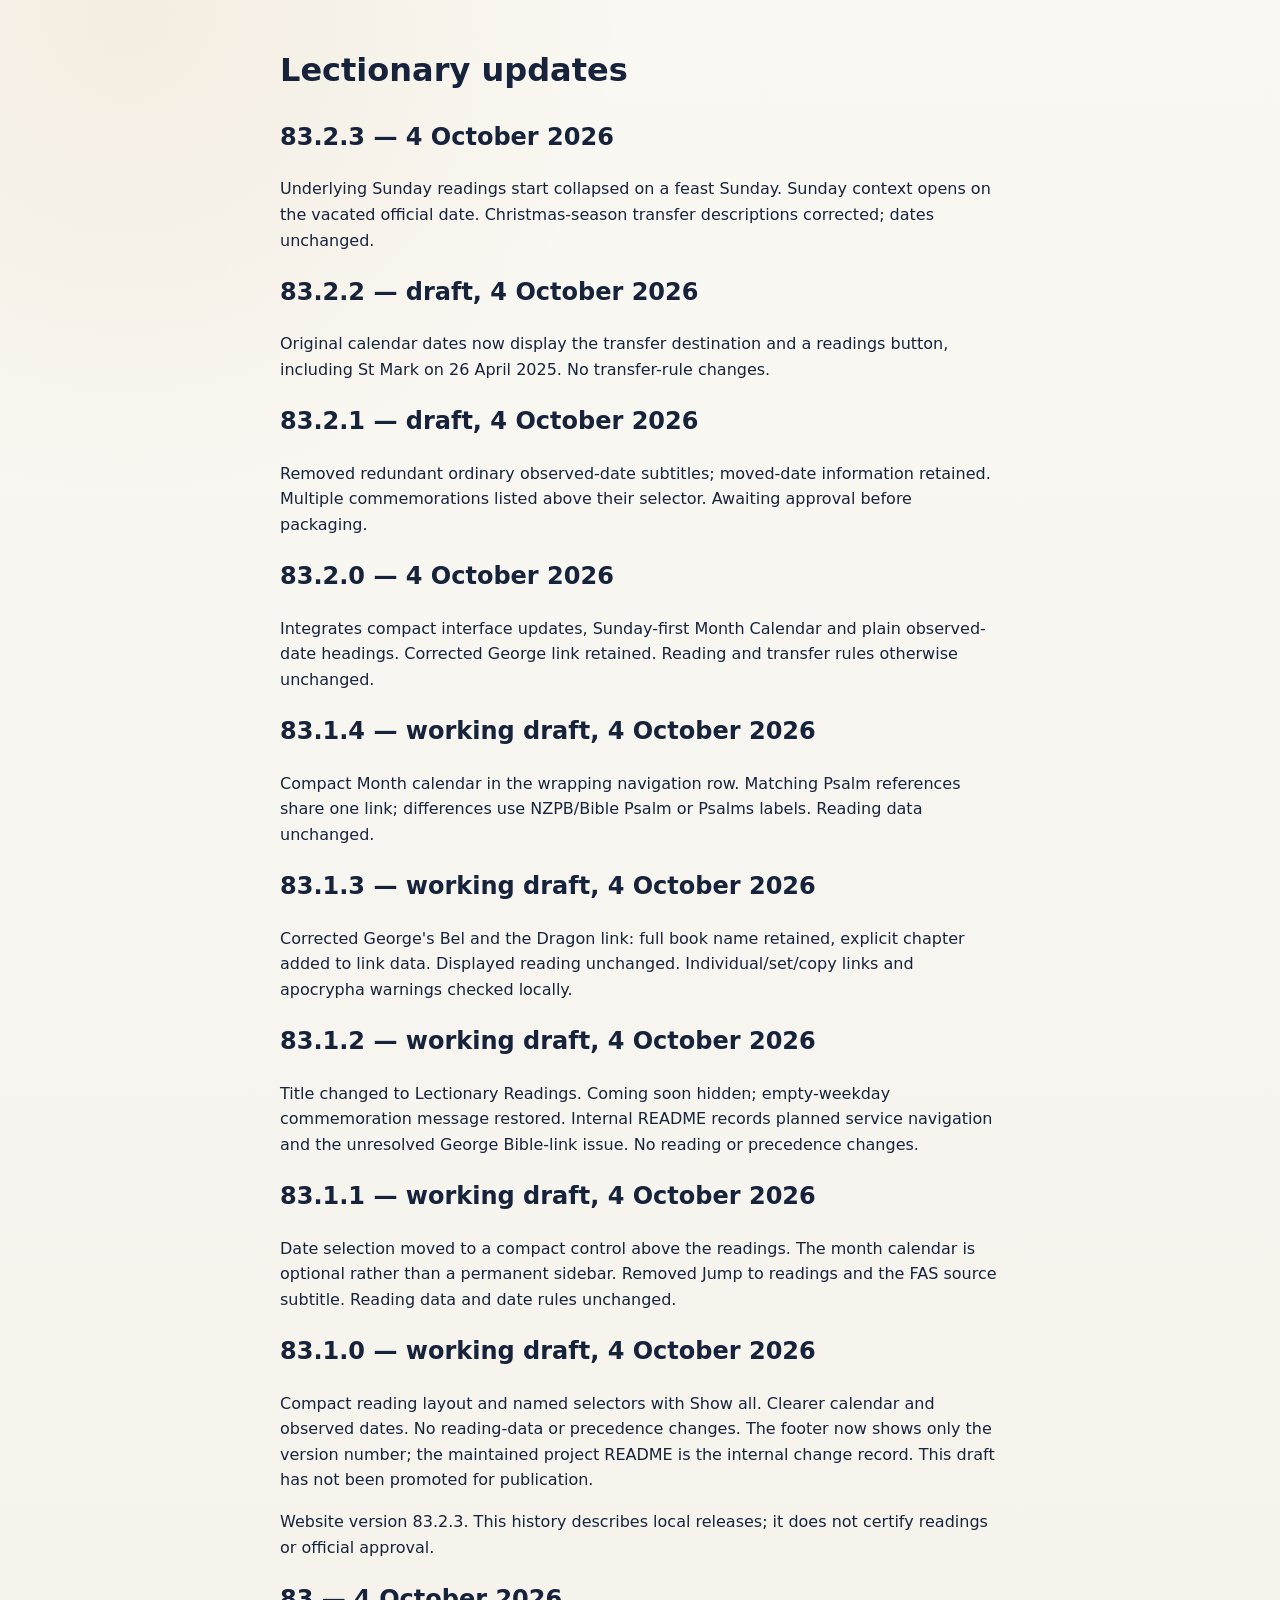
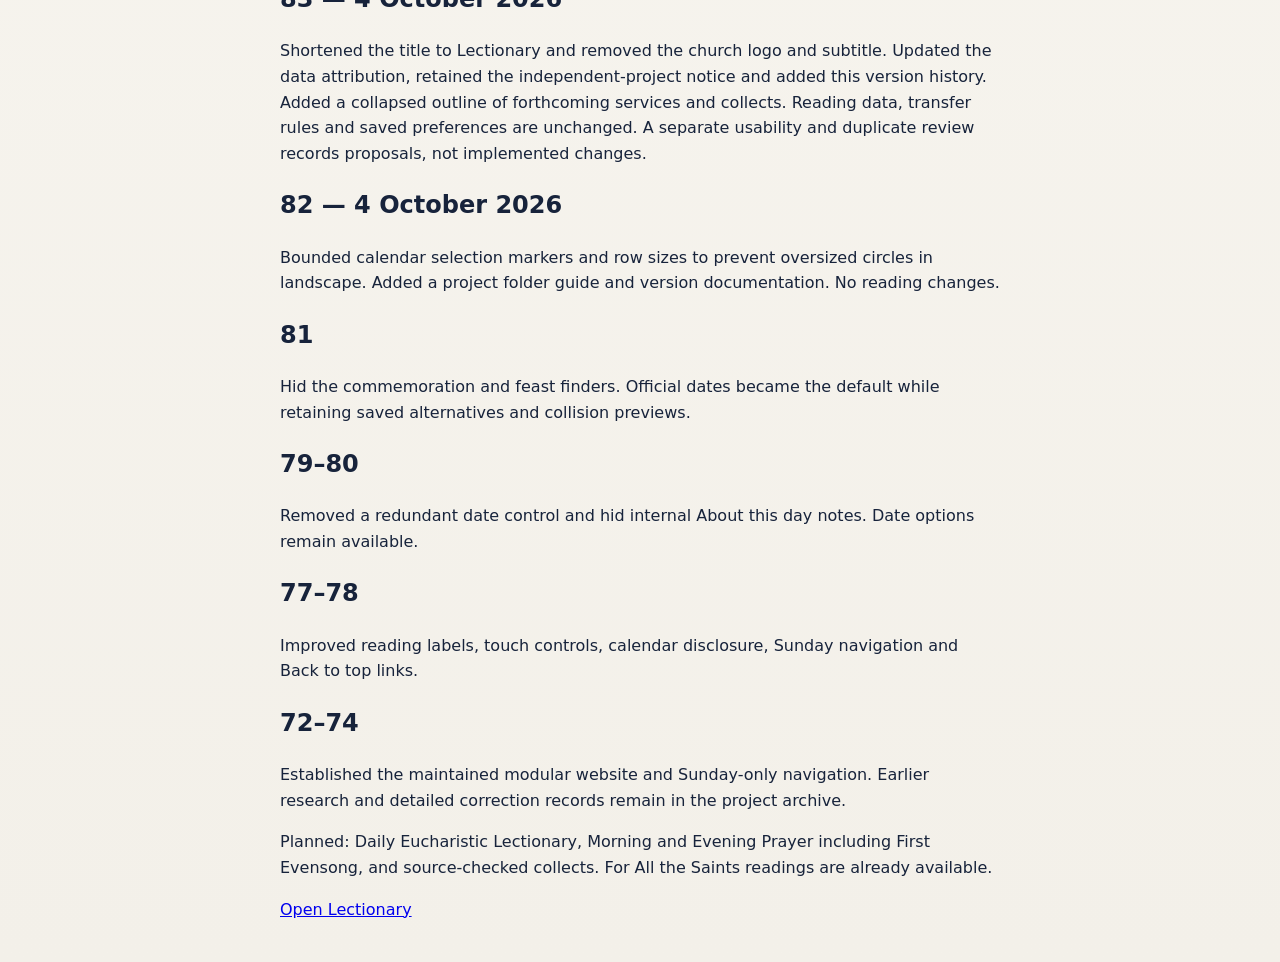
==== changes.html @ 03b2bc01 "v83.2.3 minor improvements and corrections see read me file for changes from v83.0.0" ====
<!doctype html>
<html lang="en-NZ">
<head><meta charset="utf-8"><meta name="viewport" content="width=device-width, initial-scale=1"><title>Lectionary — updates</title><link rel="stylesheet" href="styles.css?v=83.2.3"></head>
<body><main class="change-history">
<h1>Lectionary updates</h1>
<h2>83.2.3 — 4 October 2026</h2>
<p>Underlying Sunday readings start collapsed on a feast Sunday. Sunday context opens on the vacated official date. Christmas-season transfer descriptions corrected; dates unchanged.</p>
<h2>83.2.2 — draft, 4 October 2026</h2>
<p>Original calendar dates now display the transfer destination and a readings button, including St Mark on 26 April 2025. No transfer-rule changes.</p>
<h2>83.2.1 — draft, 4 October 2026</h2>
<p>Removed redundant ordinary observed-date subtitles; moved-date information retained. Multiple commemorations listed above their selector. Awaiting approval before packaging.</p>
<h2>83.2.0 — 4 October 2026</h2>
<p>Integrates compact interface updates, Sunday-first Month Calendar and plain observed-date headings. Corrected George link retained. Reading and transfer rules otherwise unchanged.</p>
<h2>83.1.4 — working draft, 4 October 2026</h2>
<p>Compact Month calendar in the wrapping navigation row. Matching Psalm references share one link; differences use NZPB/Bible Psalm or Psalms labels. Reading data unchanged.</p>
<h2>83.1.3 — working draft, 4 October 2026</h2>
<p>Corrected George's Bel and the Dragon link: full book name retained, explicit chapter added to link data. Displayed reading unchanged. Individual/set/copy links and apocrypha warnings checked locally.</p>
<h2>83.1.2 — working draft, 4 October 2026</h2>
<p>Title changed to Lectionary Readings. Coming soon hidden; empty-weekday commemoration message restored. Internal README records planned service navigation and the unresolved George Bible-link issue. No reading or precedence changes.</p>
<h2>83.1.1 — working draft, 4 October 2026</h2>
<p>Date selection moved to a compact control above the readings. The month calendar is optional rather than a permanent sidebar. Removed Jump to readings and the FAS source subtitle. Reading data and date rules unchanged.</p>
<h2>83.1.0 — working draft, 4 October 2026</h2>
<p>Compact reading layout and named selectors with Show all. Clearer calendar and observed dates. No reading-data or precedence changes. The footer now shows only the version number; the maintained project README is the internal change record. This draft has not been promoted for publication.</p>
<p>Website version 83.2.3. This history describes local releases; it does not certify readings or official approval.</p>
<h2>83 — 4 October 2026</h2>
<p>Shortened the title to Lectionary and removed the church logo and subtitle. Updated the data attribution, retained the independent-project notice and added this version history. Added a collapsed outline of forthcoming services and collects. Reading data, transfer rules and saved preferences are unchanged. A separate usability and duplicate review records proposals, not implemented changes.</p>
<h2>82 — 4 October 2026</h2>
<p>Bounded calendar selection markers and row sizes to prevent oversized circles in landscape. Added a project folder guide and version documentation. No reading changes.</p>
<h2>81</h2><p>Hid the commemoration and feast finders. Official dates became the default while retaining saved alternatives and collision previews.</p>
<h2>79–80</h2><p>Removed a redundant date control and hid internal About this day notes. Date options remain available.</p>
<h2>77–78</h2><p>Improved reading labels, touch controls, calendar disclosure, Sunday navigation and Back to top links.</p>
<h2>72–74</h2><p>Established the maintained modular website and Sunday-only navigation. Earlier research and detailed correction records remain in the project archive.</p>
<p>Planned: Daily Eucharistic Lectionary, Morning and Evening Prayer including First Evensong, and source-checked collects. For All the Saints readings are already available.</p>
<p><a href="index.html?v=83.2.3">Open Lectionary</a></p>
</main></body></html>
---- styles.css ----
:root {
  --ink: #17233b;
  --muted: #667085;
  --paper: #f3f0e9;
  --card: #fffdf8;
  --line: #d8d2c6;
  --navy: #17345c;
  --blue: #285b8f;
  --blue-soft: #eaf2f8;
  --gold: #b57a24;
  --gold-soft: #fbf2df;
  --green: #47715c;
  --green-soft: #e8f1eb;
  --alert: #9b4d32;
  --alert-soft: #fff0e8;
  --shadow: 0 22px 60px rgba(42, 49, 60, 0.1);
}

* { box-sizing: border-box; }
[hidden] { display: none !important; }

body {
  margin: 0;
  min-width: 320px;
  color: var(--ink);
  background:
    radial-gradient(circle at 10% 0%, rgba(181, 122, 36, 0.09), transparent 31rem),
    linear-gradient(180deg, #faf8f3 0%, var(--paper) 100%);
  font-family: Inter, ui-sans-serif, system-ui, -apple-system, BlinkMacSystemFont, "Segoe UI", sans-serif;
}

button, input { font: inherit; }
button { color: inherit; }

.app-shell { min-height: 0; }

/* Sunday navigation uses the existing palette; readings and calendar rules are unchanged. */
.day-navigation { position: sticky; top: 0; z-index: 20; display: flex; flex-wrap: wrap; gap: 0.5rem 1rem; align-items: center; padding: 0.65rem clamp(1rem, 4vw, 4.5rem); background: var(--paper); border-bottom: 1px solid #d6dce3; }
.sunday-navigation { display: flex; gap: 0.5rem; }
.sunday-navigation[hidden] { display: none; }
.sunday-navigation button { border: 1px solid #ccd4df; border-radius: 6px; background: white; padding: 0.45rem 0.65rem; cursor: pointer; font-size: 0.85rem; }
.day-navigation button:focus-visible { outline: 3px solid var(--gold); outline-offset: 2px; }
.sundays-only .calendar-day:disabled { opacity: 0.32; cursor: default; }
.reading-panel { scroll-margin-top: 7rem; }

.topbar {
  display: grid;
  grid-template-columns: minmax(0, 1fr) auto;
  grid-template-rows: auto auto;
  gap: 0.35rem 1.5rem;
  align-items: end;
  padding: 2.8rem clamp(1rem, 4vw, 4.5rem) 2.35rem;
  color: white;
  background:
    linear-gradient(120deg, rgba(255,255,255,0.04), transparent 42%),
    var(--navy);
  border-bottom: 4px solid var(--gold);
}

.topbar h1 {
  grid-column: 1;
  grid-row: 1;
  margin: 0.2rem 0 0.35rem;
  font-family: Georgia, "Times New Roman", serif;
  font-size: clamp(1.6rem, 4.8vw, 4.8rem);
  font-weight: 500;
  letter-spacing: -0.035em;
  white-space: nowrap;
}

.topbar p { margin: 0; color: #d9e3ef; font-size: 1rem; }
.topbar .header-subtitle { grid-column: 1 / -1; grid-row: 2; justify-self: end; margin: 0; text-align: right; font-family: Georgia, "Times New Roman", serif; font-size: clamp(1rem, 1.875vw, 1.8rem); line-height: 1.15; letter-spacing: -0.015em; white-space: nowrap; }
.church-logo { grid-column: 2; grid-row: 1; align-self: start; justify-self: end; display: block; width: clamp(85px, 8.75vw, 115px); height: clamp(85px, 8.75vw, 115px); padding: 0.3rem; border-radius: 10px; background: white; object-fit: contain; transform: translate(clamp(0.35rem, 1.5vw, 1.5rem), -1.35rem); }
.eyebrow { color: #efc77f; text-transform: uppercase; letter-spacing: 0.18em; font-size: 0.73rem; font-weight: 800; }

.layout {
  display: grid;
  width: 100%;
  grid-template-columns: minmax(270px, 350px) minmax(0, 1fr);
  gap: clamp(1rem, 2.5vw, 2.5rem);
  padding: clamp(1rem, 3vw, 3rem) clamp(1rem, 4vw, 4.5rem) clamp(1.25rem, 2.5vw, 2.25rem);
  max-width: 1650px;
  margin: 0 auto;
}

.site-footer {
  padding: 0.85rem clamp(1rem, 4vw, 4.5rem);
  border-top: 1px solid rgba(23, 52, 92, 0.14);
  color: #536075;
  background: rgba(255, 253, 248, 0.78);
  text-align: center;
}

.site-footer p {
  margin: 0;
  font-size: 0.78rem;
  line-height: 1.5;
}

.date-panel { display: flex; flex-direction: column; gap: 1rem; }
.calendar-card, .reading-panel { background: var(--card); border: 1px solid var(--line); box-shadow: var(--shadow); }
.calendar-card { min-width: 0; border-radius: 18px; padding: 1rem; }

input[type="date"] {
  width: 100%;
  padding: 0.75rem 0.8rem;
  border: 1px solid #c8c2b7;
  border-radius: 10px;
  background: white;
  color: var(--ink);
}

button { border: 0; cursor: pointer; }
button:focus-visible, input:focus-visible, select:focus-visible, a:focus-visible { outline: 3px solid rgba(40,91,143,0.3); outline-offset: 2px; }
.quiet-button { padding: 0.7rem 0.9rem; border-radius: 10px; background: var(--blue-soft); color: var(--blue); font-weight: 750; }

.date-adjustment { margin-top: 0.8rem; padding-top: 0.75rem; border-top: 1px solid var(--line); }
.date-adjustment > span { display: block; color: var(--muted); font-size: 0.82rem; line-height: 1.4; margin-bottom: 0.6rem; }
.transfer-choice { margin-top: 0.8rem; padding-top: 0.75rem; border-top: 1px solid var(--line); }
.transfer-choice > span { display: block; margin-bottom: 0.6rem; color: var(--muted); font-size: 0.82rem; line-height: 1.4; }
.segmented-control { display: grid; grid-template-columns: 1fr 1fr; padding: 3px; border-radius: 10px; background: #ece8df; }
.segmented-control button { padding: 0.5rem; border-radius: 8px; background: transparent; font-size: 0.78rem; font-weight: 750; }
.segmented-control button.active { color: white; background: var(--navy); }
.track-choice { width: min(100%, 24rem); margin: 1rem 0; }
.track-choice[hidden] { display: none; }

.calendar-heading { display: flex; align-items: center; justify-content: space-between; gap: 1rem; padding: 0.2rem 0 0.8rem; }
.calendar-heading h2 { margin: 0; font-family: Georgia, "Times New Roman", serif; font-size: 1.25rem; font-weight: 600; }
.calendar-selectors { display: flex; align-items: center; justify-content: center; gap: 0.45rem; min-width: 0; }
.calendar-selectors select, .calendar-selectors input { min-height: 2.25rem; border: 1px solid #c8c2b7; border-radius: 9px; color: var(--ink); background: white; font-family: Georgia, "Times New Roman", serif; font-size: 1rem; }
.calendar-selectors select { max-width: 9rem; padding: 0.35rem 1.8rem 0.35rem 0.55rem; }
.calendar-selectors input { width: 6.2rem; padding: 0.35rem 0.55rem; text-align: center; }
.visually-hidden { position: absolute !important; width: 1px !important; height: 1px !important; padding: 0 !important; margin: -1px !important; overflow: hidden !important; clip: rect(0, 0, 0, 0) !important; white-space: nowrap !important; border: 0 !important; }
.icon-button { display: grid; place-items: center; width: 2.1rem; height: 2.1rem; border-radius: 50%; background: #eeeae2; font-size: 1.5rem; line-height: 1; }
.weekday-row, .calendar-grid { display: grid; grid-template-columns: repeat(7, 1fr); }
.weekday-row span { padding: 0.4rem 0; color: #7d7a73; text-align: center; font-size: 0.68rem; font-weight: 800; text-transform: uppercase; }
.calendar-day { position: relative; aspect-ratio: 1; min-height: 36px; display: grid; place-items: center; border-radius: 50%; background: transparent; font-size: 0.82rem; }
.calendar-day.outside { color: #aaa69f; }
.calendar-day.sunday::after, .calendar-day.observance::after { content: ""; position: absolute; bottom: 3px; width: 4px; height: 4px; border-radius: 50%; background: var(--gold); }
.calendar-day.observance:not(.sunday)::after { background: var(--blue); }
.calendar-day.principal-observance:not(.sunday)::after { width: 5px; height: 5px; background: var(--gold); }
.calendar-day.selected { color: white; background: var(--navy); font-weight: 800; }
.calendar-day.selected::after { background: white; }
.calendar-day.resolved:not(.selected) { box-shadow: inset 0 0 0 2px var(--gold); font-weight: 800; }
.calendar-day.today:not(.selected) { background: var(--blue-soft); color: var(--blue); }
.calendar-day.collision::before { content: "!"; position: absolute; top: -1px; right: -1px; display: grid; place-items: center; width: 14px; height: 14px; border: 2px solid white; border-radius: 50%; color: white; background: var(--alert); font: 800 9px/1 system-ui, sans-serif; z-index: 1; }
.calendar-day.selected.collision::before { border-color: var(--navy); }
.calendar-legend { display: flex; flex-wrap: wrap; align-items: center; justify-content: center; gap: 0.35rem 0.45rem; margin-top: 0.55rem; color: var(--muted); font-size: 0.68rem; }
.calendar-legend span { width: 5px; height: 5px; margin-left: 0.25rem; border-radius: 50%; background: var(--gold); }
.calendar-legend .legend-festival { background: var(--blue); }
.calendar-legend .legend-collision { display: grid; place-items: center; width: 14px; height: 14px; color: white; background: var(--alert); font-size: 9px; font-weight: 850; }
.calendar-today-button { width: 100%; margin-top: 0.85rem; padding: 0.72rem; border: 1px solid #9eb1c3; border-radius: 10px; color: var(--blue); background: var(--blue-soft); font-weight: 800; }

.reading-panel { border-radius: 24px; padding: clamp(1rem, 2.6vw, 2.3rem); min-width: 0; }
.notice { margin-bottom: 1.2rem; padding: 0.9rem 1rem; border-left: 4px solid var(--alert); background: var(--alert-soft); color: #70351f; line-height: 1.45; font-size: 0.88rem; }
.notice.info { border-left-color: var(--blue); background: var(--blue-soft); color: #244e76; }

.reading-heading { display: flex; align-items: flex-start; justify-content: space-between; gap: 1rem; padding-bottom: 1.2rem; border-bottom: 1px solid var(--line); }
.reading-panel { --liturgical-colour: #b57a24; }
.reading-heading { border-left: 5px solid var(--liturgical-colour); padding-left: 1rem; transition: border-color 180ms ease; }
.resolved-date { margin-bottom: 0.35rem; color: var(--gold); text-transform: uppercase; letter-spacing: 0.09em; font-size: 0.74rem; font-weight: 850; }
.reading-heading h2 { margin: 0; max-width: 850px; font-family: Georgia, "Times New Roman", serif; font-size: clamp(1.75rem, 3vw, 3rem); font-weight: 500; letter-spacing: -0.025em; }
.sunday-subheading { margin: 0.5rem 0 0; color: var(--muted); font-family: Georgia, "Times New Roman", serif; font-style: italic; white-space: pre-line; }
.metadata { display: flex; flex-wrap: wrap; justify-content: flex-end; gap: 0.45rem; }
.metadata-pill { padding: 0.45rem 0.7rem; border-radius: 999px; color: var(--navy); background: var(--blue-soft); font-size: 0.74rem; font-weight: 850; white-space: nowrap; }
.season-pill { color: #795216; background: var(--gold-soft); }
.colour-pill { display: inline-flex; align-items: center; gap: 0.42rem; border: 1px solid rgba(23, 52, 92, 0.14); background: #fff; }
.colour-swatch { display: inline-block; width: 0.78rem; height: 0.78rem; border: 1px solid rgba(23, 35, 59, 0.24); border-radius: 50%; background: var(--liturgical-colour); }

.track-label { color: var(--muted); text-transform: uppercase; letter-spacing: 0.08em; font-size: 0.68rem; font-weight: 850; }
.text-button { padding: 0.45rem 0; color: var(--blue); background: transparent; font-size: 0.8rem; font-weight: 800; }
.calculation-details { margin: 0 0 1rem; padding: 0.8rem 1rem; border-radius: 12px; background: #f1eee7; color: #565d69; font-size: 0.82rem; line-height: 1.55; }

.saint-date-choice { margin: 0 0 1rem; padding: 0.9rem 1rem; border: 1px solid #c8d4df; border-radius: 14px; background: #f4f7fa; }
.saint-date-choice[hidden] { display: none; }
.saint-date-choice > span { color: var(--navy); font-size: 0.7rem; font-weight: 850; text-transform: uppercase; letter-spacing: 0.08em; }
.saint-date-choice p { margin: 0.3rem 0 0.65rem; color: #4b5a68; font-size: 0.82rem; line-height: 1.5; }
.saint-observance-status { display: block; margin-bottom: 0.55rem; color: var(--navy); font-size: 0.82rem; line-height: 1.45; }
.saint-observance-choice { grid-template-columns: repeat(3, 1fr); margin-bottom: 0.75rem; }
.saint-observance-choice button { line-height: 1.25; }
.saint-date-links { display: flex; flex-wrap: wrap; gap: 0.5rem; }
.saint-date-link { display: grid; gap: 0.18rem; padding: 0.6rem 0.75rem; border: 1px solid #9eb1c3; color: var(--navy); background: white; text-align: left; }
.saint-date-role { color: #687a8a; font-size: 0.58rem; font-weight: 850; text-transform: uppercase; letter-spacing: 0.07em; }
.saint-date-link strong { font-size: 0.76rem; }
.saint-date-link.active { border-color: var(--navy); color: white; background: var(--navy); }
.saint-date-link.active .saint-date-role { color: #cbd9e6; }
.saint-date-link.appointed { box-shadow: inset 0 0 0 2px var(--gold); }
.saint-date-link .saint-date-status { color: #687a8a; font-size: 0.68rem; font-weight: 700; }
.saint-date-link.active .saint-date-status { color: #dce7f0; }

.christmas-proper-links { margin: 0 0 1rem; padding: 0.9rem 1rem; border: 1px solid #d7c18b; border-radius: 14px; background: #fff9ec; }
.christmas-proper-links[hidden] { display: none; }
.christmas-proper-links > span { color: #795216; font-size: 0.7rem; font-weight: 850; text-transform: uppercase; letter-spacing: 0.08em; }
.christmas-proper-links > p { margin: 0.3rem 0 0.7rem; color: #6b5a38; font-size: 0.82rem; }
.christmas-proper-buttons { display: grid; gap: 0.55rem; }
.christmas-proper-row { display: flex; flex-wrap: wrap; align-items: center; gap: 0.45rem; padding: 0.55rem 0.65rem; border: 1px solid #ddcfac; border-radius: 10px; background: white; }
.christmas-proper-row strong { min-width: 5.2rem; color: var(--navy); font-size: 0.82rem; }

.reading-text { display: block; white-space: pre-line; }
.psalm-numbering-line + .psalm-numbering-line { margin-top: 0.6rem; }
.psalm-numbering-label { display: block; font: 0.75rem Inter, ui-sans-serif, system-ui, sans-serif; color: var(--muted); margin-bottom: 0.2rem; }
.nzpb-numbering-reference { font-size: 0.92em; }
.easter-vigil { margin: 0.8rem 0 1.2rem; }
.easter-vigil[hidden] { display: none; }
.easter-vigil > summary { cursor: pointer; font-weight: 700; }
.easter-vigil > p { font-size: 0.88rem; line-height: 1.5; }
.vigil-card { margin-top: 0.8rem; }
.reading-links { display: flex; flex-wrap: wrap; gap: 0.35rem; margin-top: 0.55rem; font-family: Inter, ui-sans-serif, system-ui, sans-serif; white-space: normal; }
.reading-link-notice { color: var(--navy); font-size: 1rem; font-weight: 650; line-height: 1.5; margin: 0 0 1rem; }
.reading-link-notice select { max-width: 100%; font: inherit; color: var(--navy); background: var(--card); border: 1px solid var(--line); border-radius: 6px; padding: 0.2rem 0.3rem; }
.optional-reading-choice { display: inline-flex; flex: 0 1 auto; flex-wrap: wrap; gap: 2px; padding: 2px; background: transparent; align-items: center; }
.optional-reading-choice button { padding: 0.28rem 0.4rem; font-size: 0.67rem; font-weight: 600; border: 1px solid var(--line); border-radius: 6px; line-height: 1.25; }
.optional-reading-choice button.active { color: var(--navy); background: var(--blue-soft); border-color: #a9b9c8; }
.reading-link { display: inline-flex; align-items: center; padding: 0.3rem 0.48rem; border: 1px solid #a9b9c8; border-radius: 7px; color: var(--blue); background: #f6f9fb; font-size: 0.67rem; font-weight: 800; line-height: 1.25; text-decoration: none; }
.partial-verse-note { display: block; width: 100%; margin-top: 0.2rem; color: #8a4d25; font-size: 0.66rem; font-weight: 750; line-height: 1.35; }
.reading-set-actions { display: flex; flex-wrap: wrap; align-items: center; gap: 0.4rem; margin-top: 0.65rem; font-family: Inter, ui-sans-serif, system-ui, sans-serif; }
.reading-action { display: inline-flex; align-items: center; justify-content: center; min-height: 1.9rem; padding: 0.35rem 0.55rem; border: 1px solid rgba(255,255,255,0.45); border-radius: 7px; color: white; background: rgba(255,255,255,0.12); font-size: 0.68rem; font-weight: 800; line-height: 1.2; text-decoration: none; }
.reading-action:hover { background: rgba(255,255,255,0.2); }
.christmas-proper-row .reading-action { border-color: #9eb1c3; color: var(--blue); background: var(--blue-soft); }
.reading-set-warning { flex-basis: 100%; color: #fff1cd; font-size: 0.63rem; font-weight: 700; line-height: 1.35; }
.christmas-proper-row .reading-set-warning { color: #8a4d25; }

.required-reading-guidance { margin: 0 0 1rem; }
.required-reading-guidance[hidden], .easter-late-service[hidden] { display: none; }
.required-reading-instruction { padding: 1rem 1.1rem; border: 1px solid #a9c8b5; border-radius: 14px; background: #eff8f2; }
.required-reading-instruction span { display: block; color: #286142; font-size: 0.7rem; font-weight: 850; text-transform: uppercase; letter-spacing: 0.08em; }
.required-reading-instruction strong { display: block; margin-top: 0.35rem; color: #173e2a; line-height: 1.45; }
.required-reading-instruction p { margin: 0.35rem 0 0; color: #3d5e4a; font-size: 0.84rem; line-height: 1.55; }
.required-reading-instruction a { display: inline-block; margin-top: 0.55rem; color: #286142; font-size: 0.76rem; font-weight: 800; }
.easter-late-service { margin-top: 1rem; }
.late-easter-card header { background: linear-gradient(110deg, #326244, #4f8a63); }

.te-pouhere-provision { display: grid; gap: 1rem; margin-top: 1rem; }
.te-pouhere-provision[hidden], .ordinary-alternative-heading[hidden] { display: none; }
.te-pouhere-status { padding: 1rem 1.1rem; border: 1px solid #b9a8ce; border-radius: 14px; background: #f6f1fa; }
.te-pouhere-status > span { display: block; color: #5c397e; font-size: 0.7rem; font-weight: 850; text-transform: uppercase; letter-spacing: 0.08em; }
.te-pouhere-status strong { display: block; margin-top: 0.35rem; color: #43265e; line-height: 1.45; }
.te-pouhere-status p { margin: 0.35rem 0 0; color: #5d5068; font-size: 0.84rem; line-height: 1.55; }
.te-pouhere-source-links { display: flex; flex-wrap: wrap; gap: 0.8rem; margin-top: 0.6rem; }
.te-pouhere-source-links a { color: #5c397e; font-size: 0.76rem; font-weight: 800; }
.te-pouhere-card header { background: linear-gradient(110deg, #493064, #765093); }
.ordinary-alternative-heading { margin: 1rem 0 0.7rem; padding: 0.85rem 1rem; border-left: 4px solid #9b792f; background: #fff9ec; }
.ordinary-alternative-heading span { display: block; color: #80601f; font-size: 0.65rem; font-weight: 850; text-transform: uppercase; letter-spacing: 0.08em; }
.ordinary-alternative-heading strong { display: block; margin-top: 0.2rem; color: #553f17; }
.ordinary-alternative-heading p { margin: 0.2rem 0 0; color: #6b5a38; font-size: 0.78rem; }

.underlying-sunday-provision { margin-top: 1.15rem; padding-top: 1.15rem; border-top: 1px solid var(--line); }
.underlying-sunday-provision[hidden] { display: none; }
.underlying-sunday-heading { margin-bottom: 0.75rem; padding: 0.9rem 1rem; border-left: 4px solid #9b792f; background: #fff9ec; }
.underlying-sunday-heading span { display: block; color: #80601f; font-size: 0.65rem; font-weight: 850; text-transform: uppercase; letter-spacing: 0.08em; }
.underlying-sunday-heading strong { display: block; margin-top: 0.2rem; color: #553f17; font-family: Georgia, "Times New Roman", serif; font-size: 1.08rem; }
.underlying-sunday-heading p { margin: 0.3rem 0 0; color: #6b5a38; font-size: 0.8rem; line-height: 1.5; }

.tracks { display: grid; grid-template-columns: repeat(2, minmax(0,1fr)); gap: 1rem; }
.tracks.single-track { grid-template-columns: minmax(0, 1fr); }
.tracks.single-track .track-card { max-width: none; }
.tracks.single-track .continuous-card header { background: linear-gradient(110deg, var(--navy), #28577f); }
.track-card { overflow: hidden; border: 1px solid var(--line); border-radius: 17px; background: white; }
.track-card header { padding: 1rem 1.1rem 0.9rem; color: white; }
.continuous-card header { background: var(--navy); }
.vigil-card header { background: var(--navy); }
.related-card header { background: #7d5a25; }
.track-kicker { display: block; margin-bottom: 0.2rem; opacity: 0.72; font-size: 0.66rem; font-weight: 800; text-transform: uppercase; letter-spacing: 0.12em; }
.track-card h3 { margin: 0; font-family: Georgia, "Times New Roman", serif; font-size: 1.45rem; font-weight: 500; }
.track-card dl { margin: 0; }
.track-card dl > div { min-height: 112px; padding: 0.95rem 1.1rem; border-top: 1px solid #e5e1d9; }
.track-card dt { margin-bottom: 0.45rem; color: var(--muted); font-size: 0.69rem; font-weight: 850; text-transform: uppercase; letter-spacing: 0.08em; }
.track-card dt span { float: right; padding: 0.18rem 0.4rem; border-radius: 999px; color: var(--green); background: var(--green-soft); font-size: 0.58rem; letter-spacing: 0.05em; }
.track-card dd { margin: 0; color: #222f44; font-family: Georgia, "Times New Roman", serif; font-size: 1.03rem; line-height: 1.55; white-space: pre-line; }
.palm-liturgy { display: grid; gap: 1rem; }
.palm-liturgy[hidden] { display: none; }
.palm-instruction { padding: 1rem 1.1rem; border: 1px solid #d9c58c; border-radius: 14px; background: #fff8e6; }
.palm-instruction span { color: #765519; font-size: 0.7rem; font-weight: 850; text-transform: uppercase; letter-spacing: 0.08em; }
.palm-instruction p { margin: 0.35rem 0 0; color: #473919; line-height: 1.55; }
.palm-liturgy-grid { display: grid; grid-template-columns: minmax(0, 0.82fr) minmax(0, 1.18fr); gap: 1rem; align-items: start; }
.palms-card header { background: linear-gradient(110deg, #6b5521, #9a7830); }
.passion-card header { background: linear-gradient(110deg, #702e32, #9a4349); }
.liturgy-collect { margin: 0; padding: 0.8rem 1.1rem; border-top: 1px solid #e5e1d9; color: var(--muted); font-size: 0.78rem; font-weight: 750; }
.replaceable-reading { background: #fffaf0; }
.replaceable-reading dt span { float: right; padding: 0.18rem 0.4rem; border-radius: 999px; color: #765519; background: #f4e4b8; font-size: 0.58rem; letter-spacing: 0.04em; }
.shared-reading { background: #fbfaf6; }


.empty-state { display: grid; place-items: center; padding: 2rem; text-align: center; }
.empty-mark { display: grid; place-items: center; width: 3.5rem; height: 3.5rem; border-radius: 50%; color: var(--gold); background: var(--gold-soft); font-size: 1.4rem; }
.empty-state h3 { margin: 1rem 0 0.5rem; font-family: Georgia, "Times New Roman", serif; font-size: 1.7rem; font-weight: 500; }
.empty-state p { max-width: 560px; margin: 0; color: var(--muted); line-height: 1.6; }

@media (min-width: 701px) and (max-width: 1100px) {
  .layout { grid-template-columns: minmax(330px, 29%) minmax(0, 1fr); padding: 1rem; gap: 1rem; }
  .topbar { align-items: center; }
  .calendar-card, .reading-panel { padding: 0.65rem; }
  .calendar-heading { gap: 0.2rem; }
  .calendar-selectors { gap: 0.2rem; }
  .calendar-selectors select { width: 7rem; min-width: 0; }
  .calendar-selectors input { width: 4.5rem; }
  .reading-heading { flex-wrap: wrap; }
}

@media (max-width: 700px), (max-width: 950px) and (max-height: 500px) {
  .layout { grid-template-columns: minmax(0, 1fr); }
  .topbar { grid-template-rows: auto auto; align-items: center; column-gap: 0.5rem; }
  .topbar h1 { grid-column: 1; grid-row: 1; justify-self: start; font-size: clamp(1rem, 6.1vw, 2.6rem); }
  .church-logo { grid-column: 2; grid-row: 1; align-self: center; width: clamp(40px, 8vw, 56px); height: clamp(40px, 8vw, 56px); transform: none; }
  .topbar .header-subtitle { grid-column: 1 / -1; grid-row: 2; }
  .topbar .header-subtitle { font-size: clamp(0.78rem, 3vw, 1rem); }
  .saint-observance-choice { grid-template-columns: 1fr; }
  .date-panel, .tracks, .palm-liturgy-grid { grid-template-columns: 1fr; }
  .reading-heading { flex-direction: column; }
  .metadata { justify-content: flex-start; }
}

/* Version 75: stable tablet/desktop columns; compact, accessible phone navigation. */
.date-panel, .reading-panel, .track-card, .calendar-selectors { min-width: 0; }
#calendar-disclosure, #fas-set-aside { scroll-margin-top: 9rem; }
/* 83.1.0 draft: compact content, unchanged colours and touch target minimums. */
.draft-unselected { display: none !important; }
.palm-liturgy-grid { grid-template-columns: minmax(0, 1fr); }
.compact-selector { grid-column: 1 / -1; }
.compact-selector select { min-width: 0; max-width: 100%; flex: 1; }
.track-card dl > div { min-height: 0; padding: 0.55rem 0.8rem; }
.track-card header { padding: 0.65rem 0.8rem; }
.reading-heading { margin-bottom: 0.65rem; }
#track-choice:not([hidden]) ~ .tracks > .track-card > header > h3 { display: none; }
#saint-date-choice > span { display: none; }
#easter-late-service summary { cursor: pointer; padding: 0.6rem 0; font-weight: 650; }
#calendar-summary { cursor: pointer; font-weight: 650; line-height: 1.5; padding: 0.35rem 0; }
#calendar-disclosure[open] #calendar-summary { margin-bottom: 0.5rem; }
.day-navigation > button, .set-aside-notice button { border: 1px solid #a9b9c8; border-radius: 7px; padding: 0.5rem 0.65rem; background: var(--card); color: var(--navy); cursor: pointer; }
.day-navigation button, .icon-button { min-height: 44px; }
.icon-button { min-width: 32px; }
.calendar-legend { font-size: 0.8rem; color: #49566a; line-height: 1.5; }
.track-card dt { font-size: 0.8rem; color: #49566a; }
.reading-link { font-size: 0.9rem; min-height: 36px; align-items: center; overflow-wrap: anywhere; }
.reading-link.primary-reading-link { padding: 0.2rem 0; border: 0; background: transparent; font: inherit; text-decoration: underline; text-underline-offset: 0.18em; }
.reading-links:has(.primary-reading-link) { margin-top: 0; font: inherit; }
.reading-action { min-height: 40px; display: inline-flex; align-items: center; font-size: 0.85rem; }
.partial-verse-note, .reading-set-warning { font-size: 0.8rem; line-height: 1.5; }
.optional-reading-choice button { min-height: 36px; font-size: 0.78rem; }
.set-aside-notice { padding: 0.65rem 0.8rem; margin-bottom: 1rem; border-left: 3px solid var(--gold); background: var(--gold-soft); font-size: 0.85rem; }
.set-aside-notice p { margin: 0 0 0.4rem; }
.proper-selector { display: flex; flex-wrap: wrap; align-items: center; gap: 0.5rem; margin-bottom: 0.75rem; font-weight: 650; }
.proper-selector select { font: inherit; padding: 0.5rem; border: 1px solid var(--line); border-radius: 7px; background: white; color: var(--navy); }
button:focus-visible, a:focus-visible, summary:focus-visible, select:focus-visible { outline: 3px solid var(--gold); outline-offset: 3px; }
#fas-set-aside { margin-top: 1rem; }
@media (max-width: 700px), (max-width: 950px) and (max-height: 500px) {
  .topbar { padding-top: 1.25rem; padding-bottom: 1.25rem; }
  .day-navigation { padding: 0.5rem 1rem; gap: 0.4rem; }
  .reading-panel { scroll-margin-top: 11rem; }
  .calendar-day { min-height: 40px; }
}

/* Release 83: independent project heading; existing liturgical colours retained. */
.topbar { grid-template-columns: minmax(0, 1fr); grid-template-rows: auto; padding: 1.25rem 1.5rem; min-height: 0; }
.topbar h1 { grid-column: 1; grid-row: 1; font-size: clamp(1.75rem, 4vw, 2.5rem); white-space: normal; margin: 0; }
.site-footer .release-version { font-size: 0.8rem; }
.site-footer a { color: var(--navy); text-underline-offset: 0.2em; }
.planned-services { max-width: 42rem; margin: 0 auto 1rem; text-align: left; }
.planned-services summary { cursor: pointer; display: list-item; padding: 0.5rem 0; }
.planned-services li { margin-block: 0.4rem; }
.change-history { max-width: 48rem; padding: 1.5rem; margin: auto; line-height: 1.6; }

/* Touch sizing uses minimums, not fixed-height boxes: text may wrap and grow. */
#fas-finder, #feast-date-finder { display: none; }
button, select, input, summary, .reading-action, .reading-link { min-height: 44px; }
button, .reading-action, .reading-link { touch-action: manipulation; }
.icon-button { min-width: 44px; }
.calendar-day { min-height: 44px; aspect-ratio: auto; padding: 0; }
.calendar-grid { grid-auto-rows: 48px; align-items: center; }
.calendar-grid .calendar-day { width: 44px; height: 44px; min-width: 0; max-width: 100%; justify-self: center; }
.calendar-selectors { flex: 1; }
.calendar-selectors select { width: 100%; max-width: 9rem; }
.calendar-selectors input { flex-shrink: 0; }
.calendar-selectors select, .calendar-selectors input { min-height: 44px; }
.calendar-heading { gap: 0.25rem; }
.reading-link, .reading-link.primary-reading-link { min-height: 44px; max-width: 100%; padding: 0.5rem 0.65rem; border: 1px solid #a9b9c8; border-radius: 7px; background: #f6f9fb; font: inherit; color: var(--blue); text-decoration: none; white-space: normal; overflow-wrap: anywhere; }
.optional-reading-choice { flex-wrap: wrap; }
.optional-reading-choice button, .reading-action { min-height: 44px; white-space: normal; }
.reading-links { gap: 0.5rem; }
.nzpb-numbering-reference { display: inline-block; padding: 0.5rem 0.65rem; border: 1px solid var(--line); border-radius: 7px; background: var(--paper); }
.back-to-top { display: block; width: fit-content; max-width: calc(100% - 2rem); margin: 0.75rem 1rem; padding: 0.5rem 0.75rem; border: 1px solid #a9b9c8; border-radius: 7px; background: var(--blue-soft); color: var(--navy); cursor: pointer; }
@media (max-width: 360px) {
  .layout { padding-left: 2px; padding-right: 2px; }
  #calendar-disclosure { padding: 2px; }
}
/* 83.1.1 draft: date-first navigation; no permanent calendar sidebar. */
.layout { grid-template-columns: minmax(0, 1fr); max-width: 68rem; gap: 0.75rem; padding: 0.75rem 1rem 1rem; }
.date-panel { gap: 0.5rem; }
.commemoration-names { margin: 0.5rem 0 0; padding-left: 1.2rem; line-height: 1.5; }
.commemoration-names li + li { margin-top: 0.2rem; }
.sunday-subheading:empty { display: none; }
#underlying-sunday-provision > details > summary { padding: 0.6rem 0; cursor: pointer; font-weight: 650; }
#calendar-disclosure { width: 100%; max-width: 26rem; padding: 0.35rem 0.75rem; }
#calendar-disclosure[open] { padding-bottom: 0.75rem; }
#date-options { max-width: 100%; }
.compact-date-picker { display: flex; align-items: center; gap: 0.5rem; font-weight: 650; min-width: 0; }
.compact-date-picker input { font: inherit; color: var(--navy); background: var(--card); border: 1px solid #a9b9c8; border-radius: 7px; padding: 0.4rem 0.55rem; min-width: 0; max-width: 100%; }
.day-navigation { position: static; justify-content: center; }
.day-navigation #calendar-disclosure { flex: 0 0 auto; width: max-content; max-width: 100%; padding: 0 0.75rem; border-radius: 7px; box-shadow: none; align-self: flex-start; }
.day-navigation #calendar-disclosure > summary { width: max-content; max-width: 100%; padding: 0.6rem 0; margin: 0; }
.day-navigation #calendar-disclosure[open] { width: min(26rem, 100%); padding-bottom: 0.75rem; }
.date-panel:has(#date-options[hidden]) { display: none; }
@media (max-width: 400px) {
  .layout { padding-inline: 0.5rem; }
  .compact-date-picker { flex: 1 1 12rem; }
}
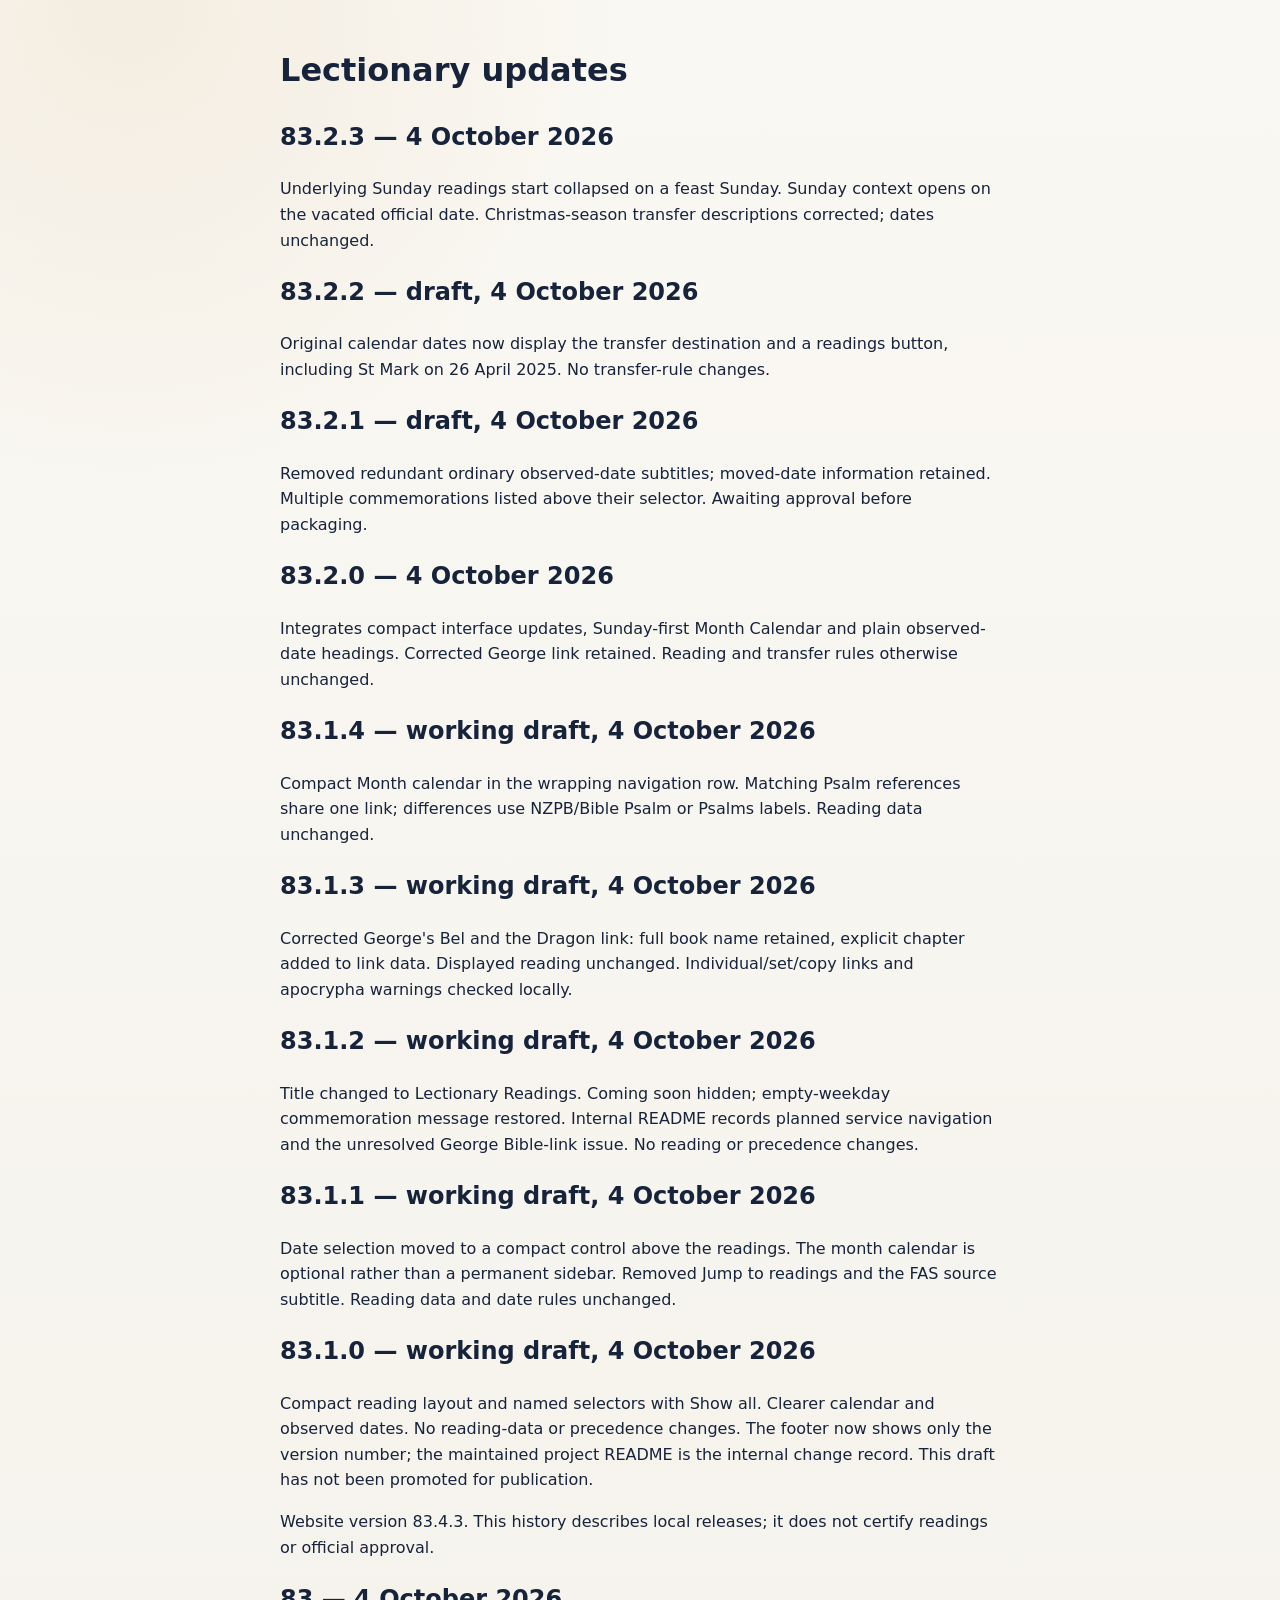
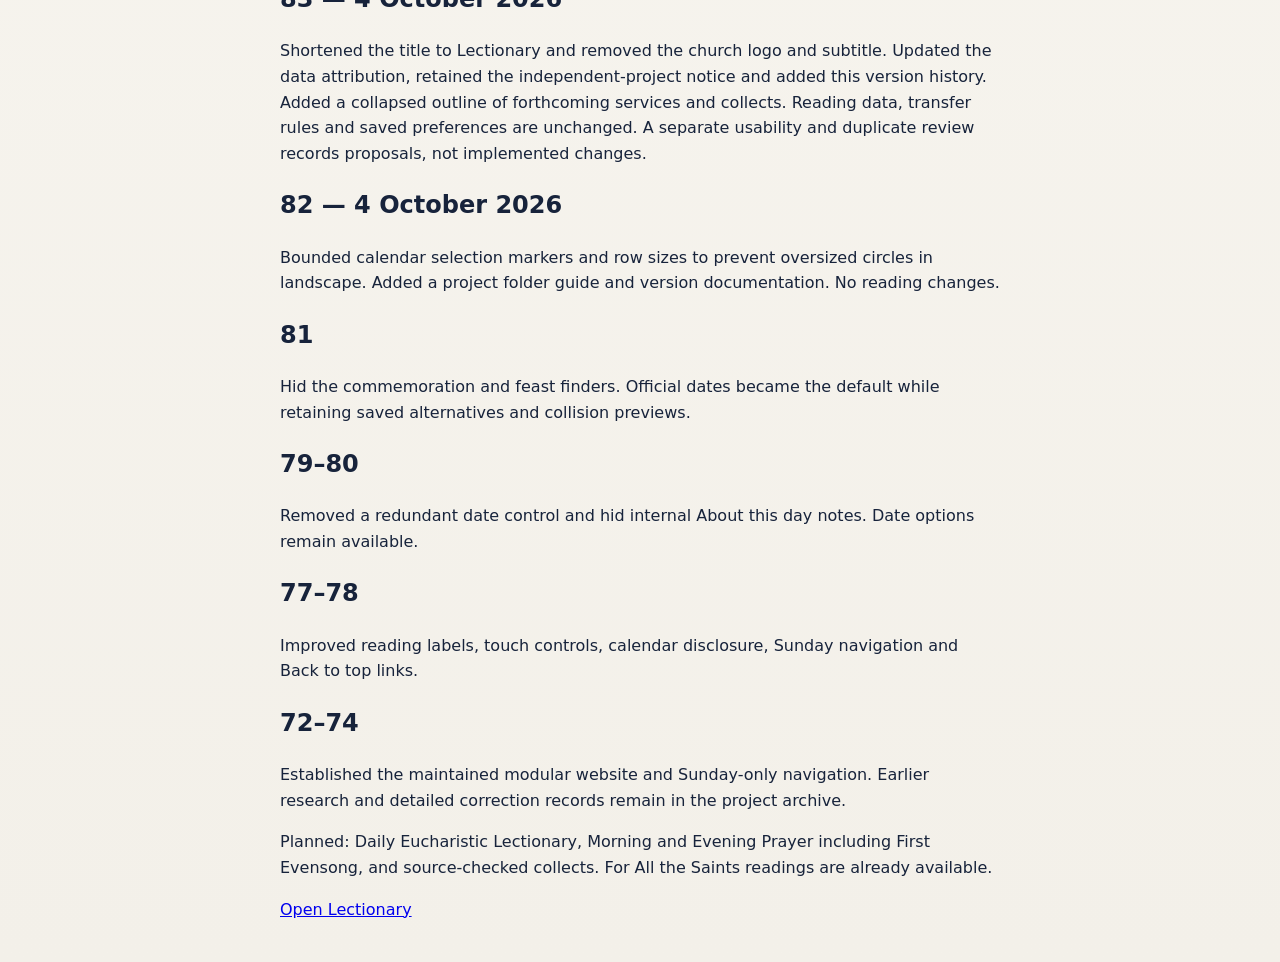
==== commit 9cfef4e0: "v83.4.3 Update Lectionary Readings Changes include interface and design date checking for future ref" ====
--- a/changes.html
+++ b/changes.html
@@ -1,6 +1,6 @@
 <!doctype html>
 <html lang="en-NZ">
-<head><meta charset="utf-8"><meta name="viewport" content="width=device-width, initial-scale=1"><title>Lectionary — updates</title><link rel="stylesheet" href="styles.css?v=83.2.3"></head>
+<head><meta charset="utf-8"><meta name="viewport" content="width=device-width, initial-scale=1"><title>Lectionary — updates</title><link rel="stylesheet" href="styles.css?v=83.4.3"></head>
 <body><main class="change-history">
 <h1>Lectionary updates</h1>
 <h2>83.2.3 — 4 October 2026</h2>
@@ -21,7 +21,7 @@
 <p>Date selection moved to a compact control above the readings. The month calendar is optional rather than a permanent sidebar. Removed Jump to readings and the FAS source subtitle. Reading data and date rules unchanged.</p>
 <h2>83.1.0 — working draft, 4 October 2026</h2>
 <p>Compact reading layout and named selectors with Show all. Clearer calendar and observed dates. No reading-data or precedence changes. The footer now shows only the version number; the maintained project README is the internal change record. This draft has not been promoted for publication.</p>
-<p>Website version 83.2.3. This history describes local releases; it does not certify readings or official approval.</p>
+<p>Website version 83.4.3. This history describes local releases; it does not certify readings or official approval.</p>
 <h2>83 — 4 October 2026</h2>
 <p>Shortened the title to Lectionary and removed the church logo and subtitle. Updated the data attribution, retained the independent-project notice and added this version history. Added a collapsed outline of forthcoming services and collects. Reading data, transfer rules and saved preferences are unchanged. A separate usability and duplicate review records proposals, not implemented changes.</p>
 <h2>82 — 4 October 2026</h2>
@@ -31,5 +31,5 @@
 <h2>77–78</h2><p>Improved reading labels, touch controls, calendar disclosure, Sunday navigation and Back to top links.</p>
 <h2>72–74</h2><p>Established the maintained modular website and Sunday-only navigation. Earlier research and detailed correction records remain in the project archive.</p>
 <p>Planned: Daily Eucharistic Lectionary, Morning and Evening Prayer including First Evensong, and source-checked collects. For All the Saints readings are already available.</p>
-<p><a href="index.html?v=83.2.3">Open Lectionary</a></p>
+<p><a href="index.html?v=83.4.3">Open Lectionary</a></p>
 </main></body></html>
--- a/styles.css
+++ b/styles.css
@@ -373,7 +373,7 @@
 .calendar-selectors input { flex-shrink: 0; }
 .calendar-selectors select, .calendar-selectors input { min-height: 44px; }
 .calendar-heading { gap: 0.25rem; }
-.reading-link, .reading-link.primary-reading-link { min-height: 44px; max-width: 100%; padding: 0.5rem 0.65rem; border: 1px solid #a9b9c8; border-radius: 7px; background: #f6f9fb; font: inherit; color: var(--blue); text-decoration: none; white-space: normal; overflow-wrap: anywhere; }
+.reading-link, .reading-link.primary-reading-link { min-height: 44px; max-width: 100%; padding: 0.5rem 0.65rem; border: 1px solid #a9b9c8; border-radius: 7px; background: #f6f9fb; font: inherit; font-family: Inter, ui-sans-serif, system-ui, sans-serif; color: var(--blue); text-decoration: none; white-space: normal; overflow-wrap: anywhere; }
 .optional-reading-choice { flex-wrap: wrap; }
 .optional-reading-choice button, .reading-action { min-height: 44px; white-space: normal; }
 .reading-links { gap: 0.5rem; }
@@ -400,6 +400,46 @@
 .day-navigation #calendar-disclosure > summary { width: max-content; max-width: 100%; padding: 0.6rem 0; margin: 0; }
 .day-navigation #calendar-disclosure[open] { width: min(26rem, 100%); padding-bottom: 0.75rem; }
 .date-panel:has(#date-options[hidden]) { display: none; }
+.date-panel:not(:has(#date-options)) { display: none; }
+/* 83.3.0 draft: one observance panel, compact controls, unchanged touch targets. */
+.reading-settings, .reading-picker { border: 1px solid var(--line); border-radius: 8px; padding: 0.35rem 0.7rem; margin-bottom: 0.65rem; }
+.reading-picker > summary { cursor: pointer; padding: 0.5rem 0; font-weight: 650; }
+.reading-settings #date-options { box-shadow: none; padding: 0.5rem; margin-top: 0.5rem; }
+.reading-name-buttons { display: flex; flex-wrap: wrap; gap: 0.4rem; margin-bottom: 0.5rem; }
+.reading-name-buttons button { text-align: left; width: auto; max-width: 100%; padding: 0.5rem 0.7rem; border: 1px solid var(--line); border-radius: 7px; background: var(--paper); color: var(--navy); }
+.reading-name-buttons button[aria-pressed="true"] { background: var(--navy); color: white; }
+.reading-picker small { display: block; }
+.reading-panel { padding: clamp(0.7rem, 1.5vw, 1.25rem); }
+.reading-choice-panel .track-card { margin-block: 0.65rem; }
+.reading-choice-panel > details { margin-top: 0; }
+.reading-choice-panel[hidden] { display: none !important; }
+/* Compact shared row; names wrap within their column on narrow screens. */
+#reading-workspace { display: grid; grid-template-columns: 44px minmax(0, 1fr); gap: 0.5rem; align-items: start; }
+.settings-toggle { grid-column: 1; grid-row: 1; display: flex; align-items: center; justify-content: center; width: 44px; min-height: 44px; border: 0; padding: 0; margin: 0; border-radius: 7px; background: transparent; color: var(--navy); cursor: pointer; }
+.settings-toggle svg { width: 18px; height: 18px; }
+.settings-toggle[aria-expanded="true"] { background: var(--blue-soft); }
+.reading-picker { grid-column: 2; grid-row: 1; min-width: 0; margin: 0; padding: 0 0.65rem; }
+.reading-picker > summary { overflow-wrap: anywhere; line-height: 1.45; }
+.selected-reading { grid-column: 1 / -1; min-width: 0; }
+.reading-settings { grid-column: 1 / -1; grid-row: 2; margin: 0; min-width: 0; }
+.reading-picker .reading-name-buttons { margin: 0; gap: 0.25rem; }
+.reading-picker .reading-name-buttons button { border: 0; background: transparent; padding: 0.45rem 0.6rem; }
+.reading-picker .reading-name-buttons button[aria-pressed="true"] { background: var(--blue-soft); color: var(--navy); text-decoration: underline; text-underline-offset: 0.2em; font-weight: 750; }
+.reading-observance-note { padding: 0.65rem 0; margin: 0 0 0.5rem; border-bottom: 1px solid var(--line); line-height: 1.5; color: var(--navy); }
+/* Compact natural-flow spacing; no fixed reading-panel heights. */
+.te-pouhere-provision { gap: 0.35rem; margin-top: 0.3rem; }
+#te-pouhere-notes { margin: 0 0 0.25rem; }
+#te-pouhere-notes > summary { padding-block: 0.35rem; }
+.reading-panel > .back-to-top { margin: 0.5rem 0 0; }
+.reading-choice-panel > details { margin-bottom: 0; }
+.vigil-reading-picker { grid-column: 1 / -1; min-width: 0; margin-bottom: 0.65rem; }
+.vigil-reading-picker summary { white-space: normal; overflow-wrap: anywhere; line-height: 1.5; padding: 0.5rem; cursor: pointer; }
+.vigil-reading-picker .reading-name-buttons button { white-space: normal; }
+#palm-procession-choice button { padding: 0.5rem 0.9rem; border: 1px solid var(--line); border-radius: 7px; background: var(--paper); color: var(--navy); }
+#palm-procession-choice button[aria-pressed="true"] { background: var(--navy); color: white; }
+#palm-liturgy .palm-liturgy-grid { grid-template-columns: minmax(0,1fr); }
+#palm-liturgy .replaceable-reading dt span { display: none; }
+#procession-readings { margin-block: 0.4rem; }
 @media (max-width: 400px) {
   .layout { padding-inline: 0.5rem; }
   .compact-date-picker { flex: 1 1 12rem; }
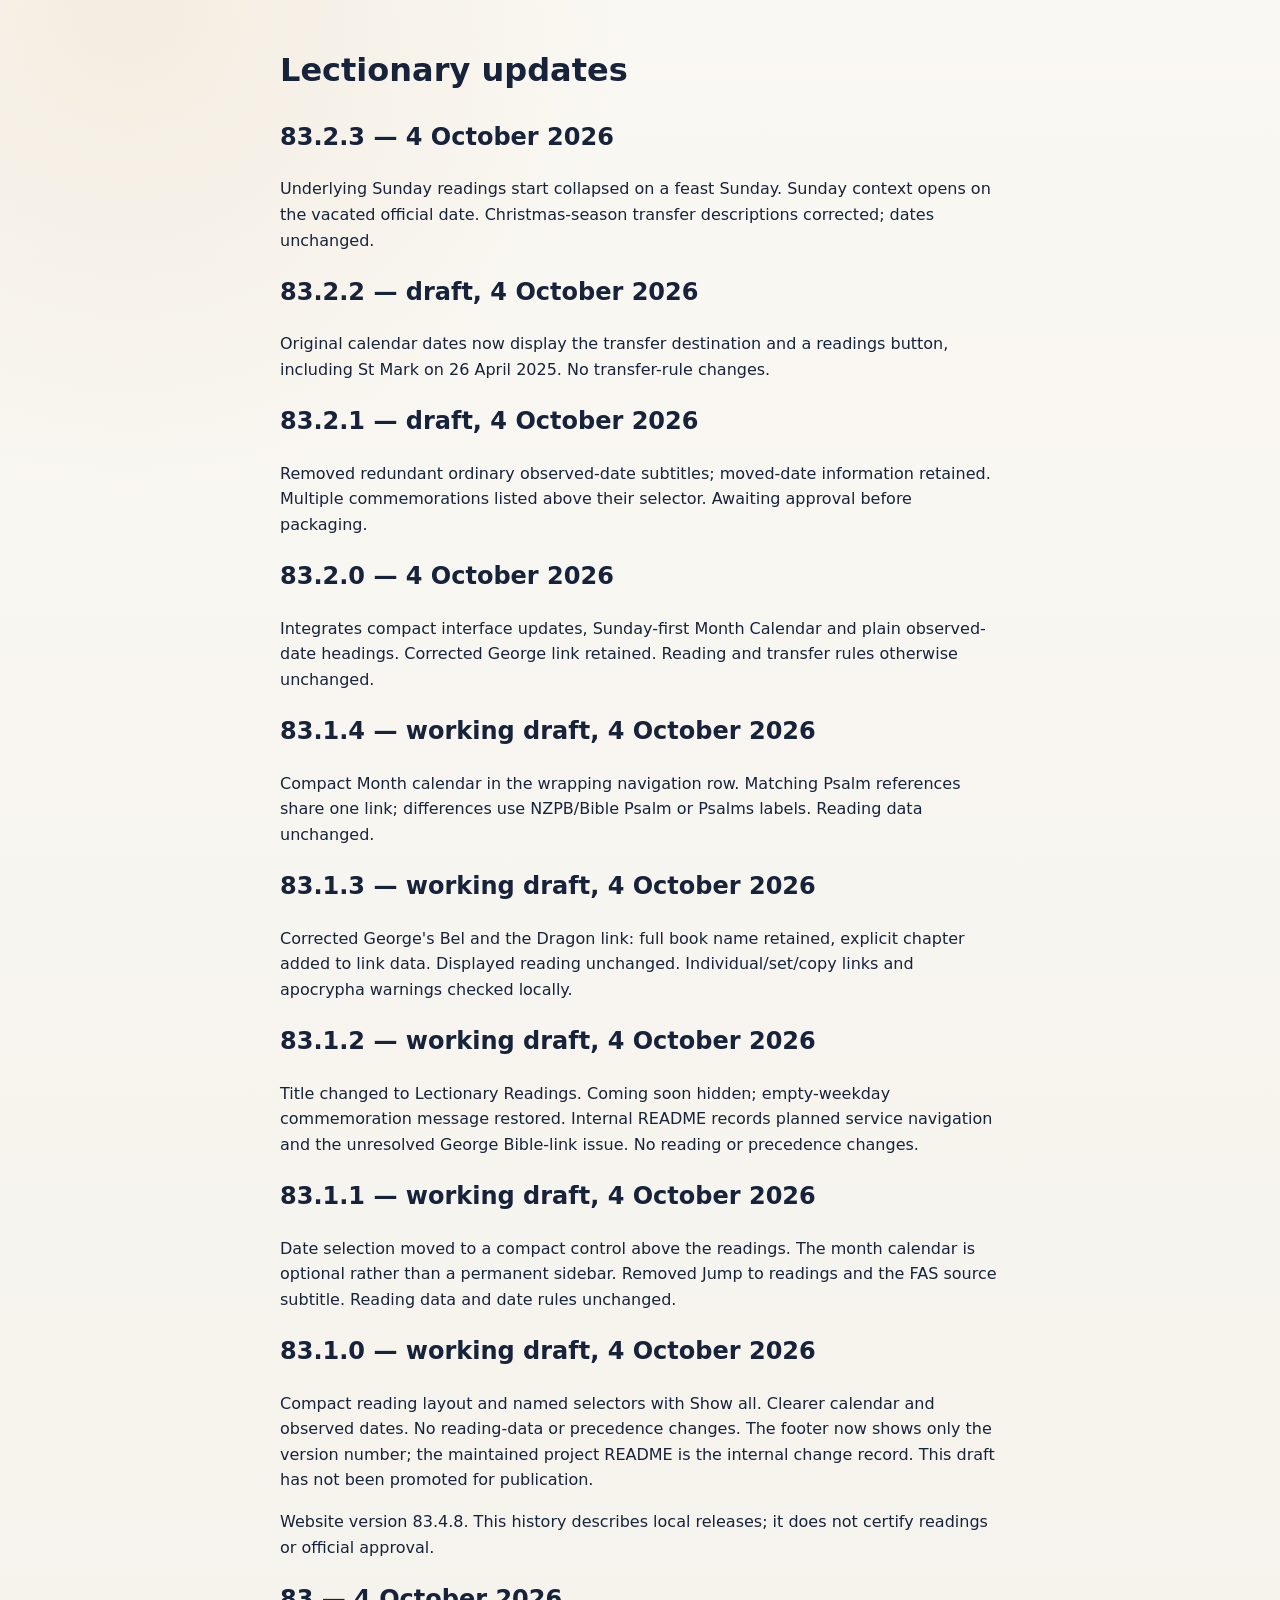
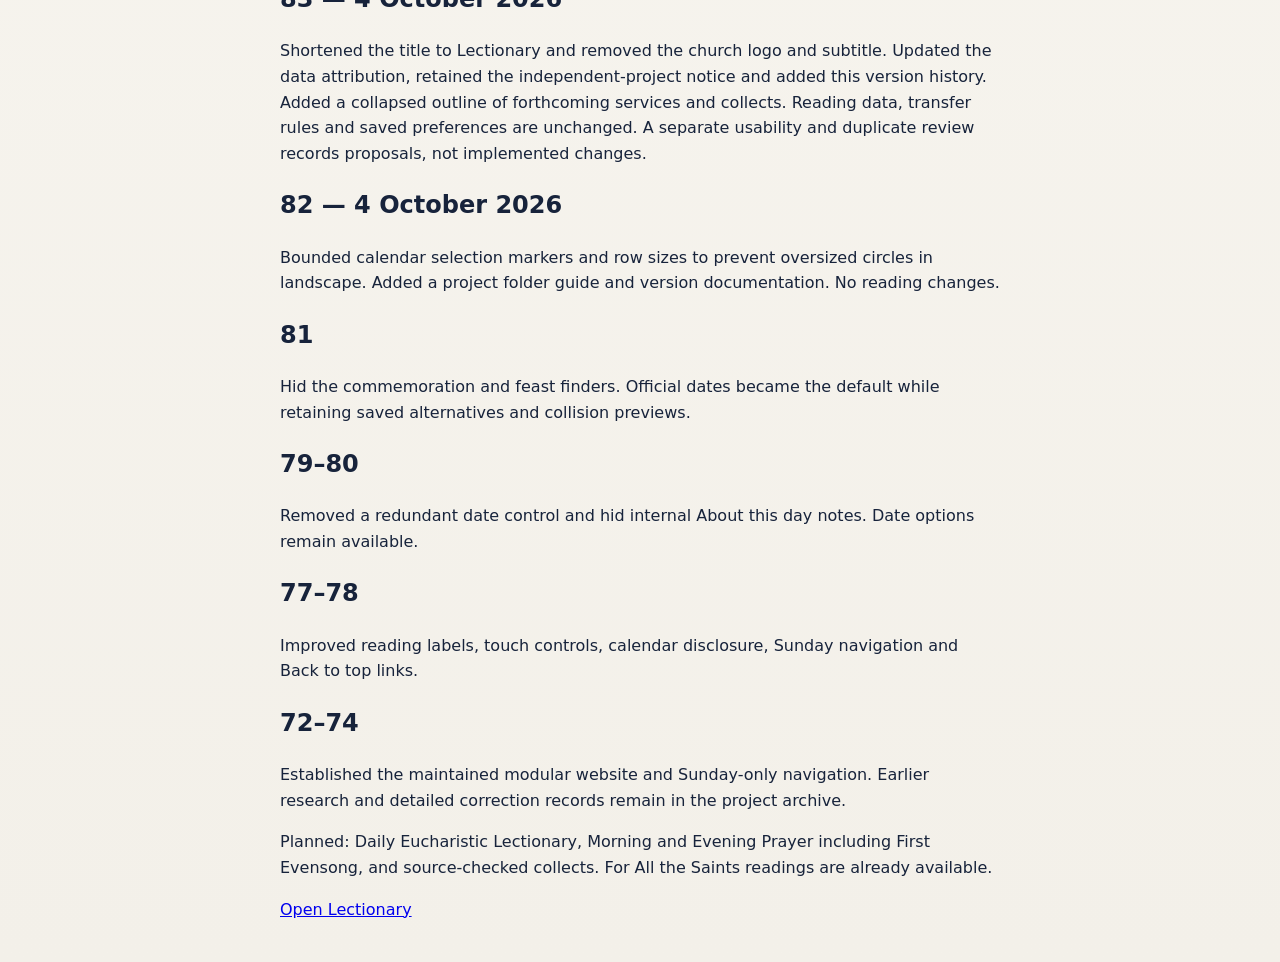
==== commit d98251fe: "v83.4.8 - Update Lectionary Readings Palm Sunday changes and some other visual changes on pages" ====
--- a/changes.html
+++ b/changes.html
@@ -1,6 +1,6 @@
 <!doctype html>
 <html lang="en-NZ">
-<head><meta charset="utf-8"><meta name="viewport" content="width=device-width, initial-scale=1"><title>Lectionary — updates</title><link rel="stylesheet" href="styles.css?v=83.4.3"></head>
+<head><meta charset="utf-8"><meta name="viewport" content="width=device-width, initial-scale=1"><title>Lectionary — updates</title><link rel="stylesheet" href="styles.css?v=83.4.8"></head>
 <body><main class="change-history">
 <h1>Lectionary updates</h1>
 <h2>83.2.3 — 4 October 2026</h2>
@@ -21,7 +21,7 @@
 <p>Date selection moved to a compact control above the readings. The month calendar is optional rather than a permanent sidebar. Removed Jump to readings and the FAS source subtitle. Reading data and date rules unchanged.</p>
 <h2>83.1.0 — working draft, 4 October 2026</h2>
 <p>Compact reading layout and named selectors with Show all. Clearer calendar and observed dates. No reading-data or precedence changes. The footer now shows only the version number; the maintained project README is the internal change record. This draft has not been promoted for publication.</p>
-<p>Website version 83.4.3. This history describes local releases; it does not certify readings or official approval.</p>
+<p>Website version 83.4.8. This history describes local releases; it does not certify readings or official approval.</p>
 <h2>83 — 4 October 2026</h2>
 <p>Shortened the title to Lectionary and removed the church logo and subtitle. Updated the data attribution, retained the independent-project notice and added this version history. Added a collapsed outline of forthcoming services and collects. Reading data, transfer rules and saved preferences are unchanged. A separate usability and duplicate review records proposals, not implemented changes.</p>
 <h2>82 — 4 October 2026</h2>
@@ -31,5 +31,5 @@
 <h2>77–78</h2><p>Improved reading labels, touch controls, calendar disclosure, Sunday navigation and Back to top links.</p>
 <h2>72–74</h2><p>Established the maintained modular website and Sunday-only navigation. Earlier research and detailed correction records remain in the project archive.</p>
 <p>Planned: Daily Eucharistic Lectionary, Morning and Evening Prayer including First Evensong, and source-checked collects. For All the Saints readings are already available.</p>
-<p><a href="index.html?v=83.4.3">Open Lectionary</a></p>
+<p><a href="index.html?v=83.4.8">Open Lectionary</a></p>
 </main></body></html>
--- a/styles.css
+++ b/styles.css
@@ -21,7 +21,7 @@
 
 body {
   margin: 0;
-  min-width: 320px;
+  min-width: 0;
   color: var(--ink);
   background:
     radial-gradient(circle at 10% 0%, rgba(181, 122, 36, 0.09), transparent 31rem),
@@ -199,7 +199,7 @@
 .reading-text { display: block; white-space: pre-line; }
 .psalm-numbering-line + .psalm-numbering-line { margin-top: 0.6rem; }
 .psalm-numbering-label { display: block; font: 0.75rem Inter, ui-sans-serif, system-ui, sans-serif; color: var(--muted); margin-bottom: 0.2rem; }
-.nzpb-numbering-reference { font-size: 0.92em; }
+.nzpb-numbering-reference { font: 400 1.03rem/1.55 Inter, ui-sans-serif, system-ui, sans-serif; }
 .easter-vigil { margin: 0.8rem 0 1.2rem; }
 .easter-vigil[hidden] { display: none; }
 .easter-vigil > summary { cursor: pointer; font-weight: 700; }
@@ -266,7 +266,7 @@
 .track-card dl > div { min-height: 112px; padding: 0.95rem 1.1rem; border-top: 1px solid #e5e1d9; }
 .track-card dt { margin-bottom: 0.45rem; color: var(--muted); font-size: 0.69rem; font-weight: 850; text-transform: uppercase; letter-spacing: 0.08em; }
 .track-card dt span { float: right; padding: 0.18rem 0.4rem; border-radius: 999px; color: var(--green); background: var(--green-soft); font-size: 0.58rem; letter-spacing: 0.05em; }
-.track-card dd { margin: 0; color: #222f44; font-family: Georgia, "Times New Roman", serif; font-size: 1.03rem; line-height: 1.55; white-space: pre-line; }
+.track-card dd { margin: 0; color: #222f44; font-family: Inter, ui-sans-serif, system-ui, sans-serif; font-size: 1.03rem; line-height: 1.55; white-space: pre-line; }
 .palm-liturgy { display: grid; gap: 1rem; }
 .palm-liturgy[hidden] { display: none; }
 .palm-instruction { padding: 1rem 1.1rem; border: 1px solid #d9c58c; border-radius: 14px; background: #fff8e6; }
@@ -274,6 +274,12 @@
 .palm-instruction p { margin: 0.35rem 0 0; color: #473919; line-height: 1.55; }
 .palm-liturgy-grid { display: grid; grid-template-columns: minmax(0, 0.82fr) minmax(0, 1.18fr); gap: 1rem; align-items: start; }
 .palms-card header { background: linear-gradient(110deg, #6b5521, #9a7830); }
+#palm-substitution-choice label { display: flex; flex-wrap: wrap; gap: .5rem; align-items: center; max-width: 100%; }
+#palm-substitution, #annual-track { max-width: 100%; min-width: 0; }
+.annual-track-setting { display: flex; flex-wrap: wrap; align-items: center; gap: 0.65rem 1rem; padding-block: 0.65rem; }
+#annual-track { padding: 0.55rem 0.8rem; min-height: 44px; font: inherit; }
+#palm-substitution-choice { min-width: 0; max-width: 100%; }
+#palm-substitution { width: auto; padding: .55rem .65rem; min-height: 44px; }
 .passion-card header { background: linear-gradient(110deg, #702e32, #9a4349); }
 .liturgy-collect { margin: 0; padding: 0.8rem 1.1rem; border-top: 1px solid #e5e1d9; color: var(--muted); font-size: 0.78rem; font-weight: 750; }
 .replaceable-reading { background: #fffaf0; }
@@ -437,6 +443,8 @@
 .vigil-reading-picker .reading-name-buttons button { white-space: normal; }
 #palm-procession-choice button { padding: 0.5rem 0.9rem; border: 1px solid var(--line); border-radius: 7px; background: var(--paper); color: var(--navy); }
 #palm-procession-choice button[aria-pressed="true"] { background: var(--navy); color: white; }
+#palm-gospel-choices button { padding: .5rem .65rem; max-width: 100%; white-space: normal; border: 1px solid var(--line); border-radius: 7px; background: var(--paper); }
+#palm-gospel-choices button[aria-pressed="true"] { background: var(--navy); color: white; }
 #palm-liturgy .palm-liturgy-grid { grid-template-columns: minmax(0,1fr); }
 #palm-liturgy .replaceable-reading dt span { display: none; }
 #procession-readings { margin-block: 0.4rem; }
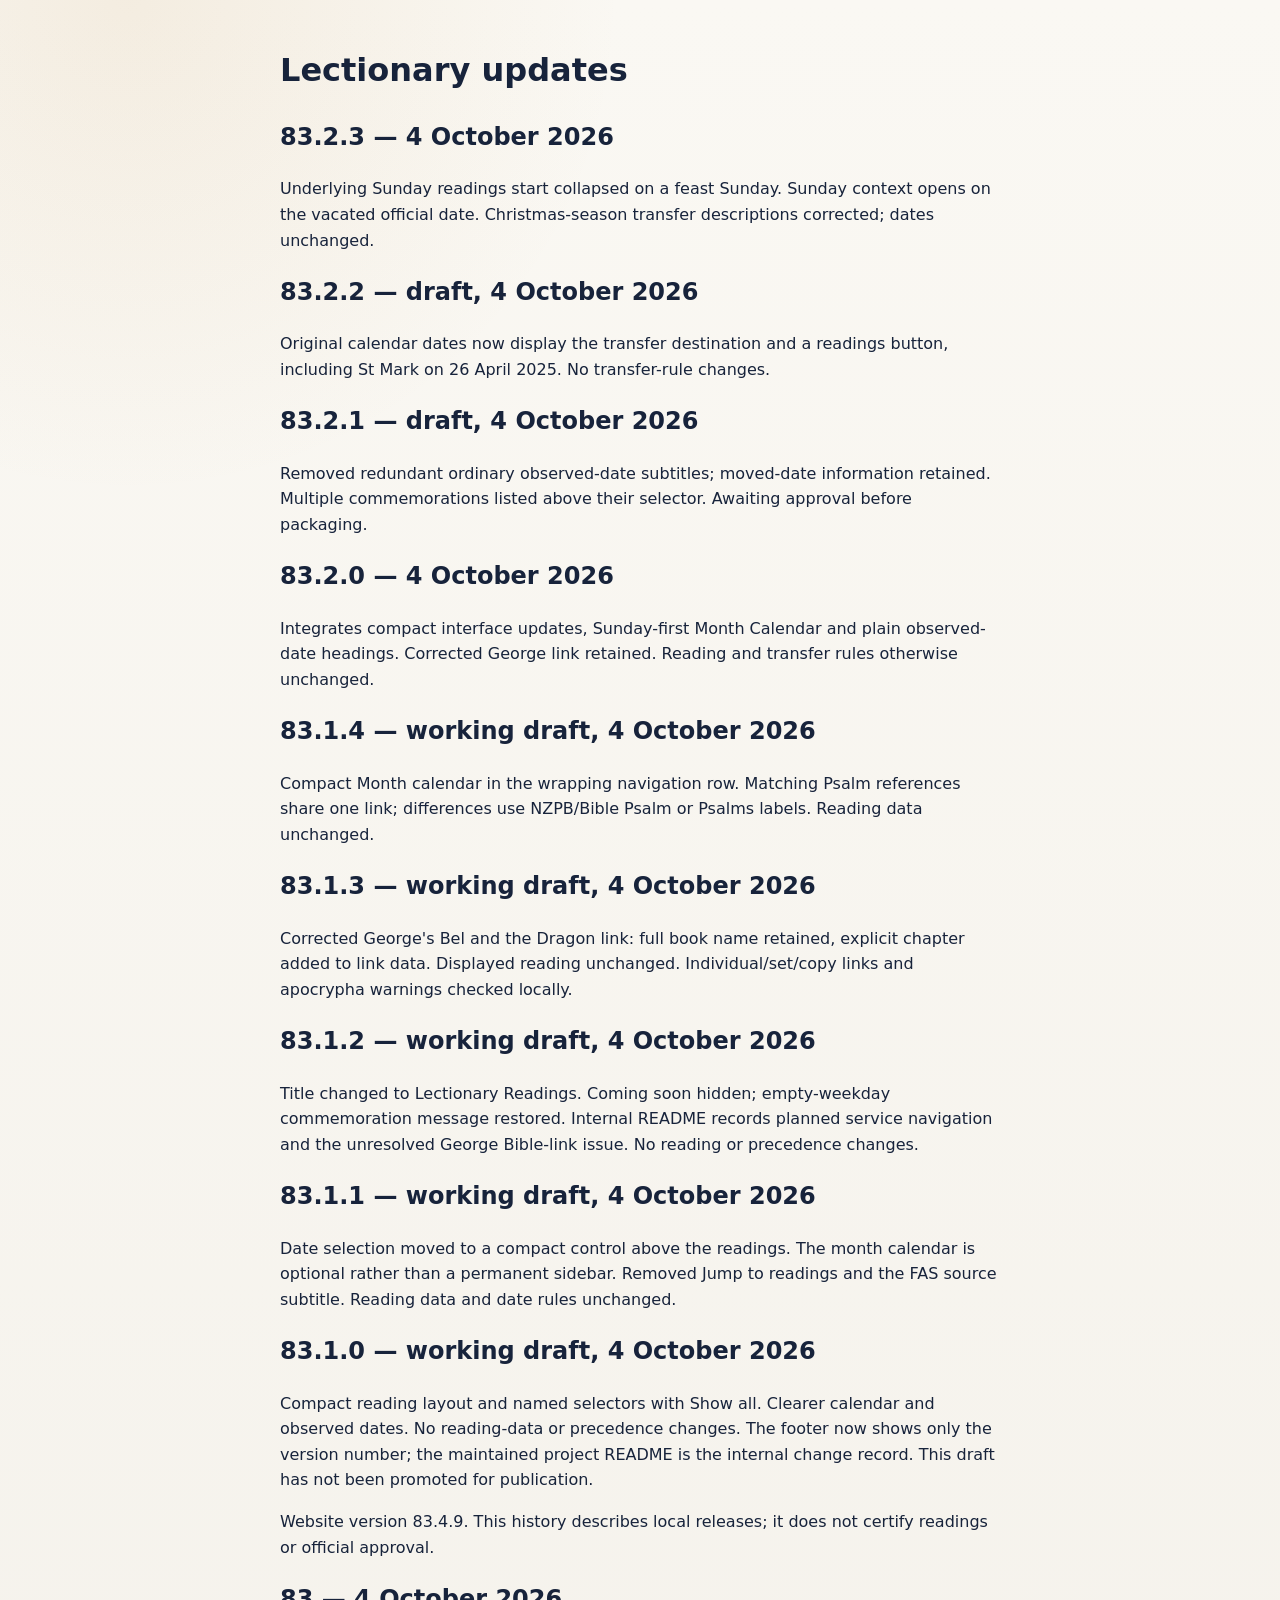
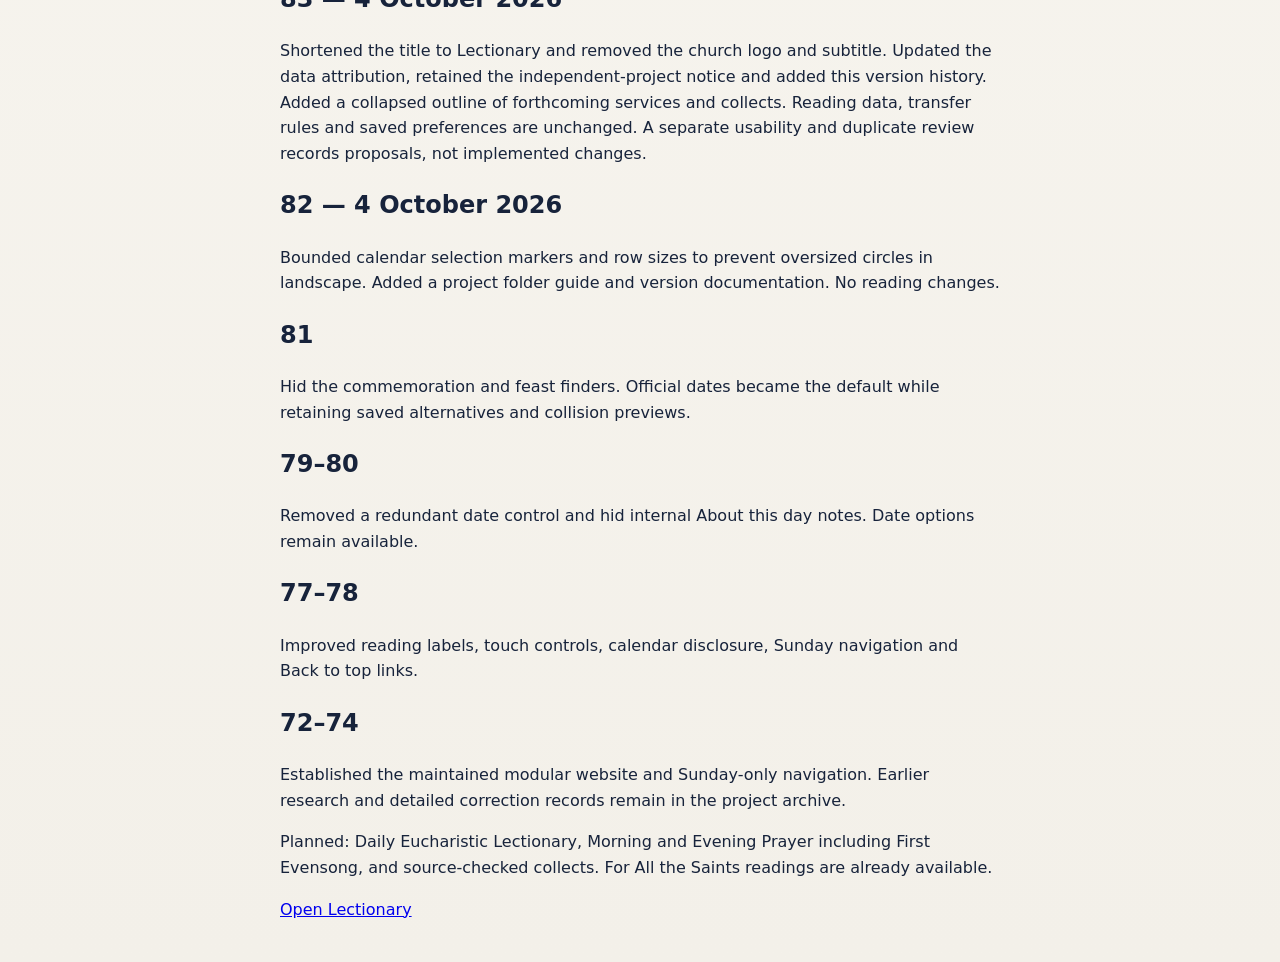
==== commit f9d9d695: "Update lectionary to 83.4.9 - reading tabs with colour Added tabs rather than boxes look - cosmetic " ====
--- a/changes.html
+++ b/changes.html
@@ -1,6 +1,6 @@
 <!doctype html>
 <html lang="en-NZ">
-<head><meta charset="utf-8"><meta name="viewport" content="width=device-width, initial-scale=1"><title>Lectionary — updates</title><link rel="stylesheet" href="styles.css?v=83.4.8"></head>
+<head><meta charset="utf-8"><meta name="viewport" content="width=device-width, initial-scale=1"><title>Lectionary — updates</title><link rel="stylesheet" href="styles.css?v=83.4.9"></head>
 <body><main class="change-history">
 <h1>Lectionary updates</h1>
 <h2>83.2.3 — 4 October 2026</h2>
@@ -21,7 +21,7 @@
 <p>Date selection moved to a compact control above the readings. The month calendar is optional rather than a permanent sidebar. Removed Jump to readings and the FAS source subtitle. Reading data and date rules unchanged.</p>
 <h2>83.1.0 — working draft, 4 October 2026</h2>
 <p>Compact reading layout and named selectors with Show all. Clearer calendar and observed dates. No reading-data or precedence changes. The footer now shows only the version number; the maintained project README is the internal change record. This draft has not been promoted for publication.</p>
-<p>Website version 83.4.8. This history describes local releases; it does not certify readings or official approval.</p>
+<p>Website version 83.4.9. This history describes local releases; it does not certify readings or official approval.</p>
 <h2>83 — 4 October 2026</h2>
 <p>Shortened the title to Lectionary and removed the church logo and subtitle. Updated the data attribution, retained the independent-project notice and added this version history. Added a collapsed outline of forthcoming services and collects. Reading data, transfer rules and saved preferences are unchanged. A separate usability and duplicate review records proposals, not implemented changes.</p>
 <h2>82 — 4 October 2026</h2>
@@ -31,5 +31,5 @@
 <h2>77–78</h2><p>Improved reading labels, touch controls, calendar disclosure, Sunday navigation and Back to top links.</p>
 <h2>72–74</h2><p>Established the maintained modular website and Sunday-only navigation. Earlier research and detailed correction records remain in the project archive.</p>
 <p>Planned: Daily Eucharistic Lectionary, Morning and Evening Prayer including First Evensong, and source-checked collects. For All the Saints readings are already available.</p>
-<p><a href="index.html?v=83.4.8">Open Lectionary</a></p>
+<p><a href="index.html?v=83.4.9">Open Lectionary</a></p>
 </main></body></html>
--- a/styles.css
+++ b/styles.css
@@ -424,13 +424,15 @@
 .settings-toggle { grid-column: 1; grid-row: 1; display: flex; align-items: center; justify-content: center; width: 44px; min-height: 44px; border: 0; padding: 0; margin: 0; border-radius: 7px; background: transparent; color: var(--navy); cursor: pointer; }
 .settings-toggle svg { width: 18px; height: 18px; }
 .settings-toggle[aria-expanded="true"] { background: var(--blue-soft); }
-.reading-picker { grid-column: 2; grid-row: 1; min-width: 0; margin: 0; padding: 0 0.65rem; }
+.reading-picker { grid-column: 2; grid-row: 1; min-width: 0; margin: 0; padding: 0; border: 0; border-radius: 0; }
 .reading-picker > summary { overflow-wrap: anywhere; line-height: 1.45; }
 .selected-reading { grid-column: 1 / -1; min-width: 0; }
 .reading-settings { grid-column: 1 / -1; grid-row: 2; margin: 0; min-width: 0; }
-.reading-picker .reading-name-buttons { margin: 0; gap: 0.25rem; }
-.reading-picker .reading-name-buttons button { border: 0; background: transparent; padding: 0.45rem 0.6rem; }
-.reading-picker .reading-name-buttons button[aria-pressed="true"] { background: var(--blue-soft); color: var(--navy); text-decoration: underline; text-underline-offset: 0.2em; font-weight: 750; }
+.reading-picker .reading-name-buttons { margin: 0; gap: 4px 3px; align-items: stretch; border-bottom: 1px solid var(--navy); }
+.reading-picker .reading-name-buttons button { position: relative; flex: 0 1 auto; min-width: 0; min-height: 36px; margin-bottom: -1px; border: 1px solid var(--line); border-top: 4px solid var(--tab-colour, #8b8b86); border-radius: 4px 4px 0 0; background: var(--paper); padding: 5px 10px; font-style: normal; line-height: 1.35; white-space: normal; overflow-wrap: anywhere; color: var(--navy); }
+.reading-picker .reading-name-buttons button[aria-pressed="true"] { background: var(--blue-soft); border-inline-color: var(--navy); border-bottom-color: var(--navy); color: var(--navy); text-decoration: underline; text-underline-offset: 0.2em; font-weight: 650; }
+.reading-picker .reading-name-buttons button:focus-visible { outline: 2px solid var(--navy); outline-offset: 2px; z-index: 1; }
+@media (pointer: coarse) { .reading-picker .reading-name-buttons button { min-height: 44px; } }
 .reading-observance-note { padding: 0.65rem 0; margin: 0 0 0.5rem; border-bottom: 1px solid var(--line); line-height: 1.5; color: var(--navy); }
 /* Compact natural-flow spacing; no fixed reading-panel heights. */
 .te-pouhere-provision { gap: 0.35rem; margin-top: 0.3rem; }
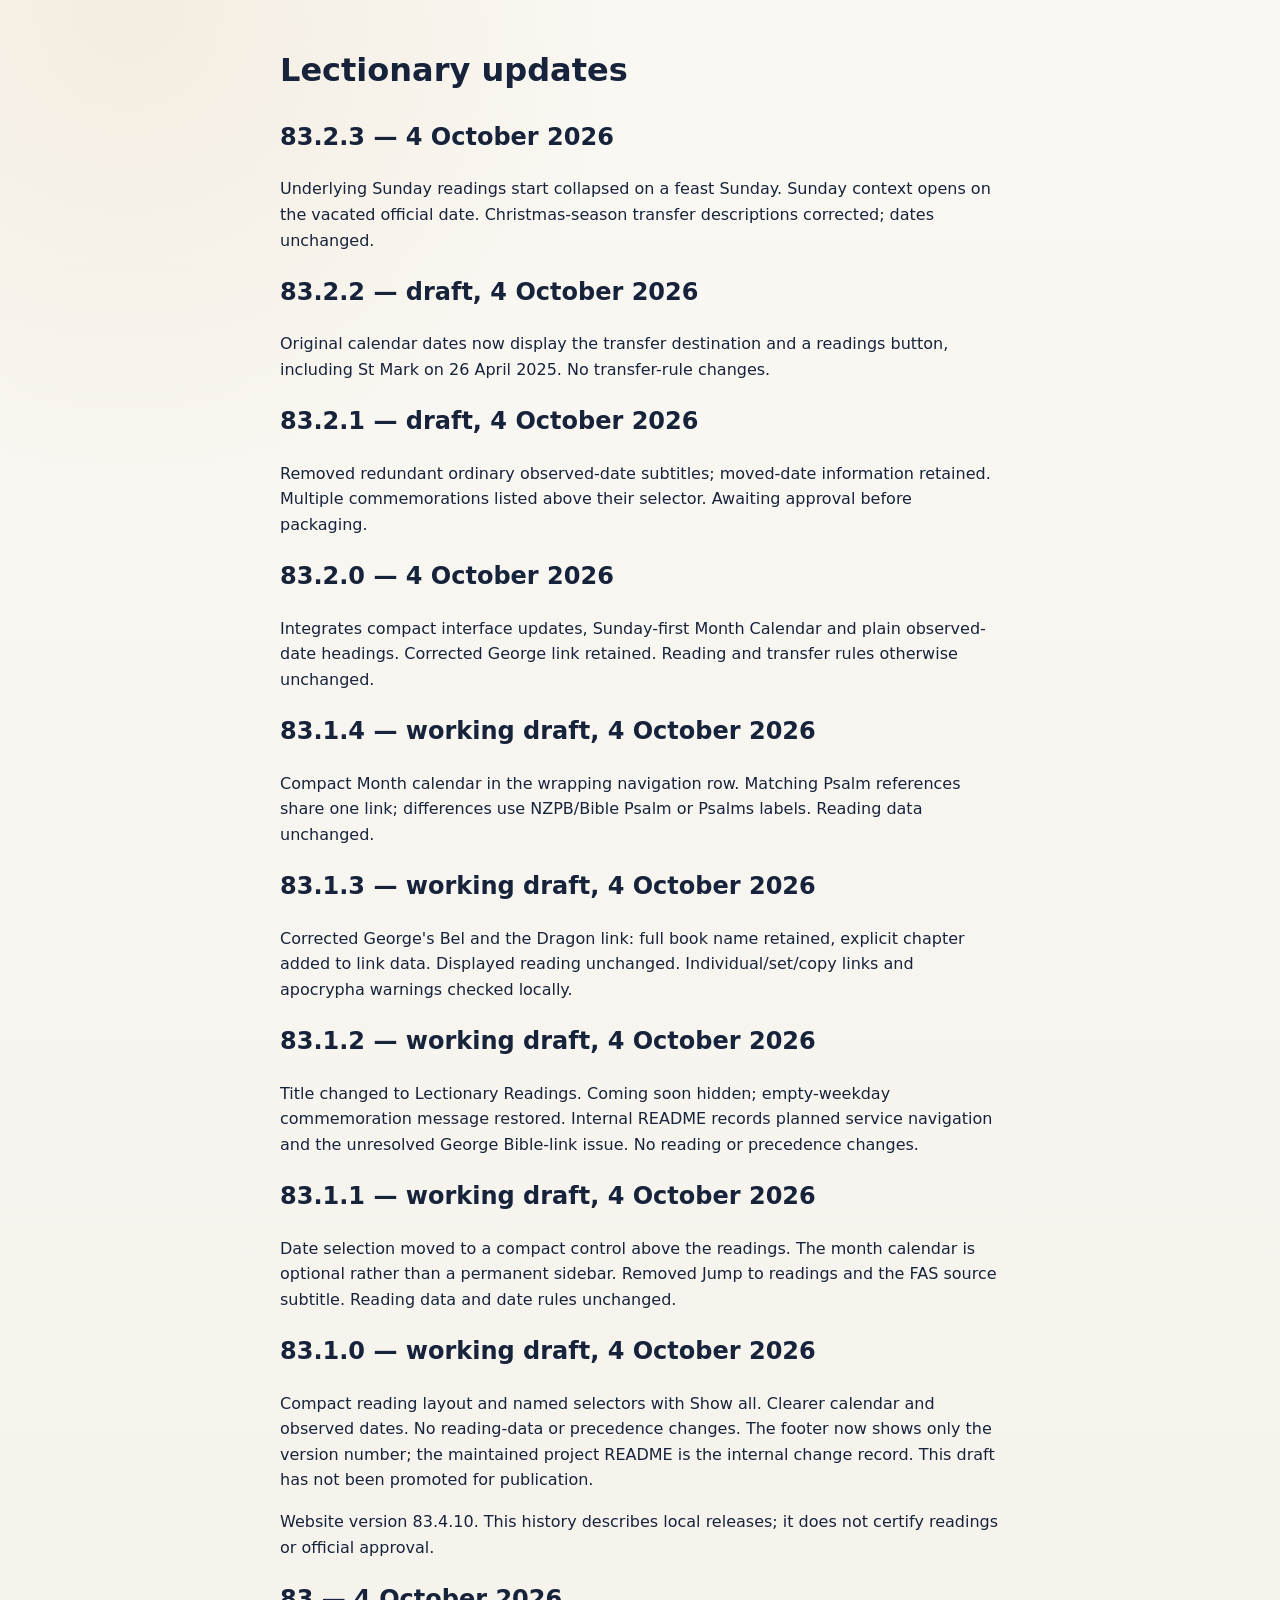
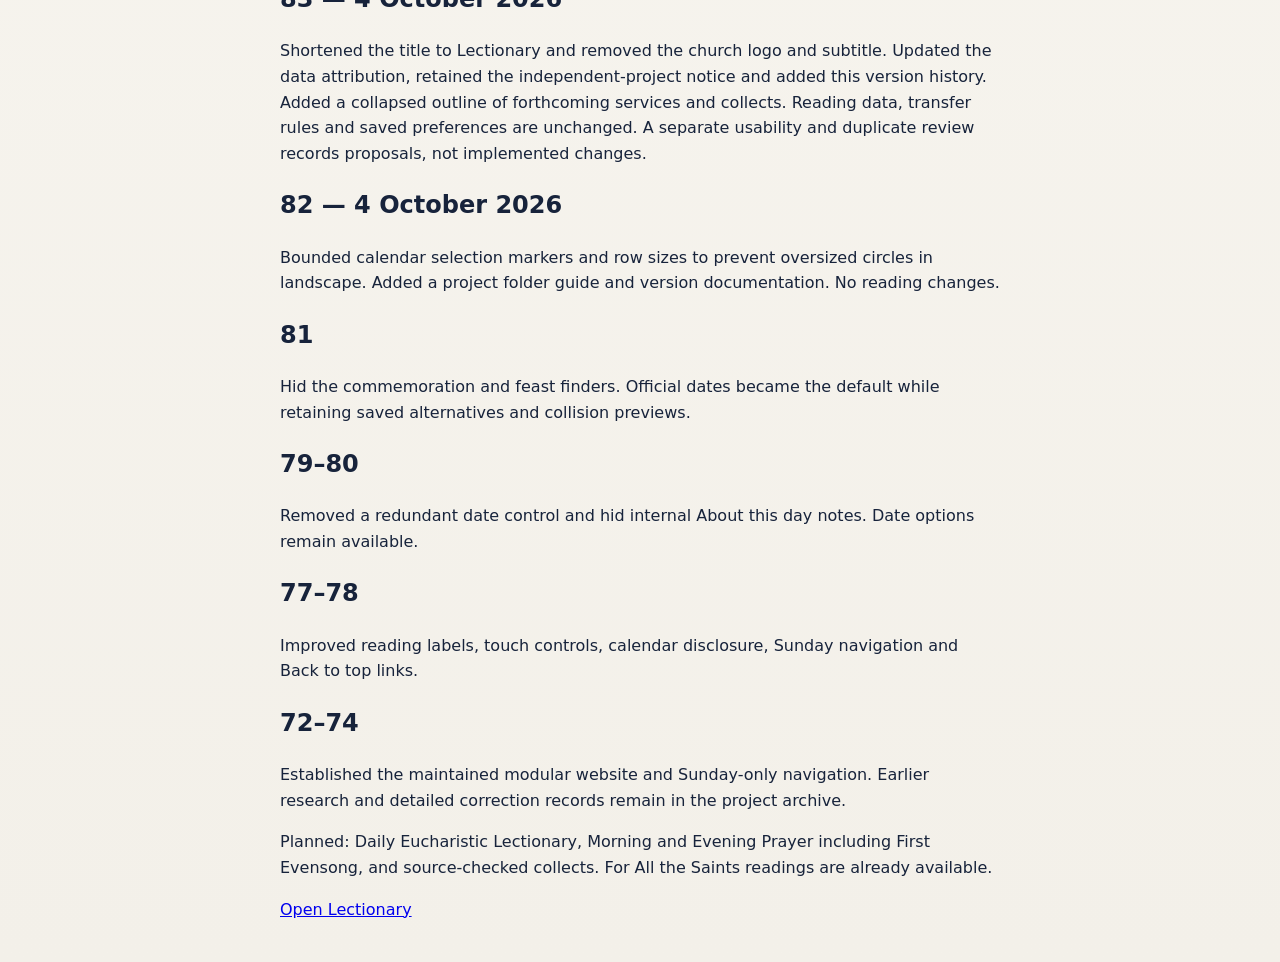
==== commit c725e1b3: "Update lectionary to 83.4.10 — sage background and rounded tabs" ====
--- a/changes.html
+++ b/changes.html
@@ -1,6 +1,6 @@
 <!doctype html>
 <html lang="en-NZ">
-<head><meta charset="utf-8"><meta name="viewport" content="width=device-width, initial-scale=1"><title>Lectionary — updates</title><link rel="stylesheet" href="styles.css?v=83.4.9"></head>
+<head><meta charset="utf-8"><meta name="viewport" content="width=device-width, initial-scale=1"><title>Lectionary — updates</title><link rel="stylesheet" href="styles.css?v=83.4.10"></head>
 <body><main class="change-history">
 <h1>Lectionary updates</h1>
 <h2>83.2.3 — 4 October 2026</h2>
@@ -21,7 +21,7 @@
 <p>Date selection moved to a compact control above the readings. The month calendar is optional rather than a permanent sidebar. Removed Jump to readings and the FAS source subtitle. Reading data and date rules unchanged.</p>
 <h2>83.1.0 — working draft, 4 October 2026</h2>
 <p>Compact reading layout and named selectors with Show all. Clearer calendar and observed dates. No reading-data or precedence changes. The footer now shows only the version number; the maintained project README is the internal change record. This draft has not been promoted for publication.</p>
-<p>Website version 83.4.9. This history describes local releases; it does not certify readings or official approval.</p>
+<p>Website version 83.4.10. This history describes local releases; it does not certify readings or official approval.</p>
 <h2>83 — 4 October 2026</h2>
 <p>Shortened the title to Lectionary and removed the church logo and subtitle. Updated the data attribution, retained the independent-project notice and added this version history. Added a collapsed outline of forthcoming services and collects. Reading data, transfer rules and saved preferences are unchanged. A separate usability and duplicate review records proposals, not implemented changes.</p>
 <h2>82 — 4 October 2026</h2>
@@ -31,5 +31,5 @@
 <h2>77–78</h2><p>Improved reading labels, touch controls, calendar disclosure, Sunday navigation and Back to top links.</p>
 <h2>72–74</h2><p>Established the maintained modular website and Sunday-only navigation. Earlier research and detailed correction records remain in the project archive.</p>
 <p>Planned: Daily Eucharistic Lectionary, Morning and Evening Prayer including First Evensong, and source-checked collects. For All the Saints readings are already available.</p>
-<p><a href="index.html?v=83.4.9">Open Lectionary</a></p>
+<p><a href="index.html?v=83.4.10">Open Lectionary</a></p>
 </main></body></html>
--- a/styles.css
+++ b/styles.css
@@ -430,8 +430,13 @@
 .reading-settings { grid-column: 1 / -1; grid-row: 2; margin: 0; min-width: 0; }
 .reading-picker .reading-name-buttons { margin: 0; gap: 4px 3px; align-items: stretch; border-bottom: 1px solid var(--navy); }
 .reading-picker .reading-name-buttons button { position: relative; flex: 0 1 auto; min-width: 0; min-height: 36px; margin-bottom: -1px; border: 1px solid var(--line); border-top: 4px solid var(--tab-colour, #8b8b86); border-radius: 4px 4px 0 0; background: var(--paper); padding: 5px 10px; font-style: normal; line-height: 1.35; white-space: normal; overflow-wrap: anywhere; color: var(--navy); }
-.reading-picker .reading-name-buttons button[aria-pressed="true"] { background: var(--blue-soft); border-inline-color: var(--navy); border-bottom-color: var(--navy); color: var(--navy); text-decoration: underline; text-underline-offset: 0.2em; font-weight: 650; }
+.reading-picker .reading-name-buttons button[aria-pressed="true"] { background: transparent; border-inline-color: transparent; border-bottom-color: transparent; color: var(--navy); text-decoration: underline; text-underline-offset: 0.2em; font-weight: 650; }
 .reading-picker .reading-name-buttons button:focus-visible { outline: 2px solid var(--navy); outline-offset: 2px; z-index: 1; }
+/* Deeper buff gives pure-white accents separation without extra outlines.
+   Scope this to the reading surround, not the calendar or reading cards. */
+.reading-panel { background: #e5e8e0; }
+.reading-picker .reading-name-buttons button:not([aria-pressed="true"]) { background: #e5e8e0; }
+.reading-picker .reading-name-buttons button { border-radius: 10px 10px 0 0; }
 @media (pointer: coarse) { .reading-picker .reading-name-buttons button { min-height: 44px; } }
 .reading-observance-note { padding: 0.65rem 0; margin: 0 0 0.5rem; border-bottom: 1px solid var(--line); line-height: 1.5; color: var(--navy); }
 /* Compact natural-flow spacing; no fixed reading-panel heights. */
